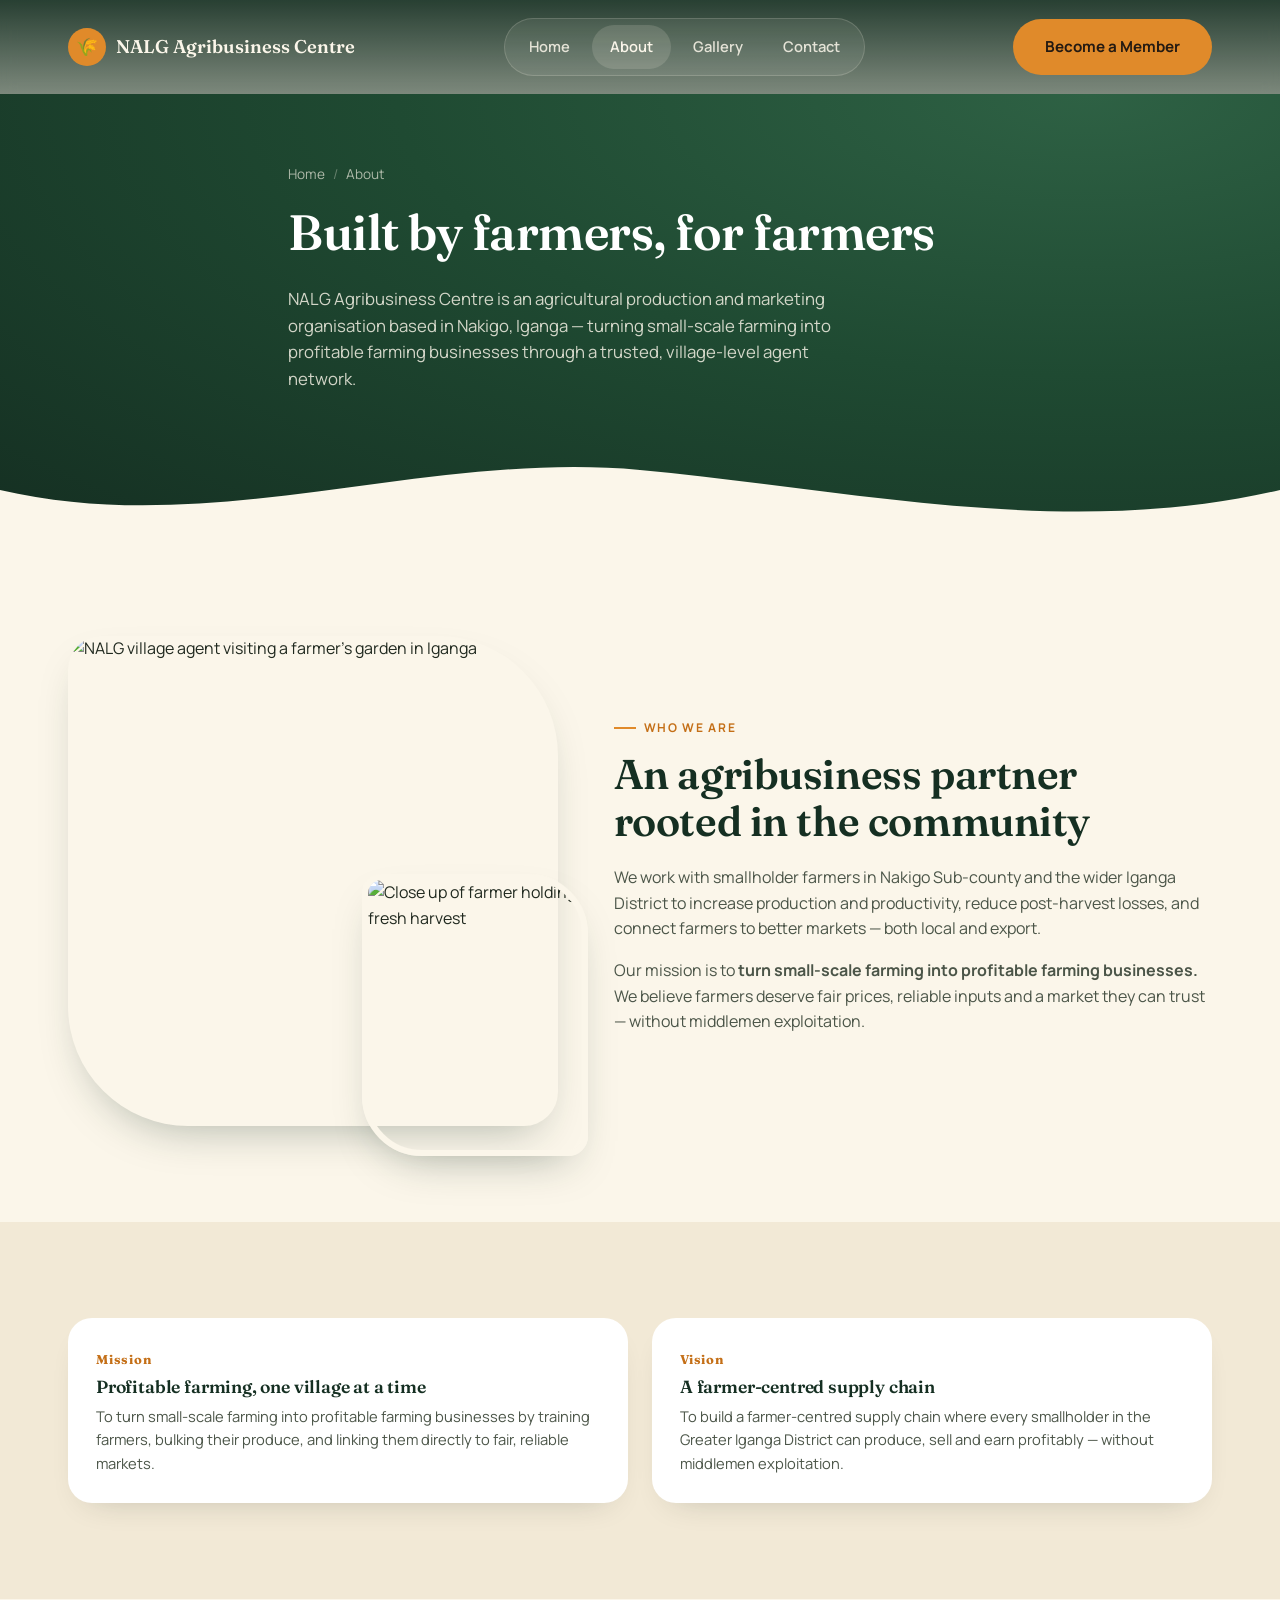
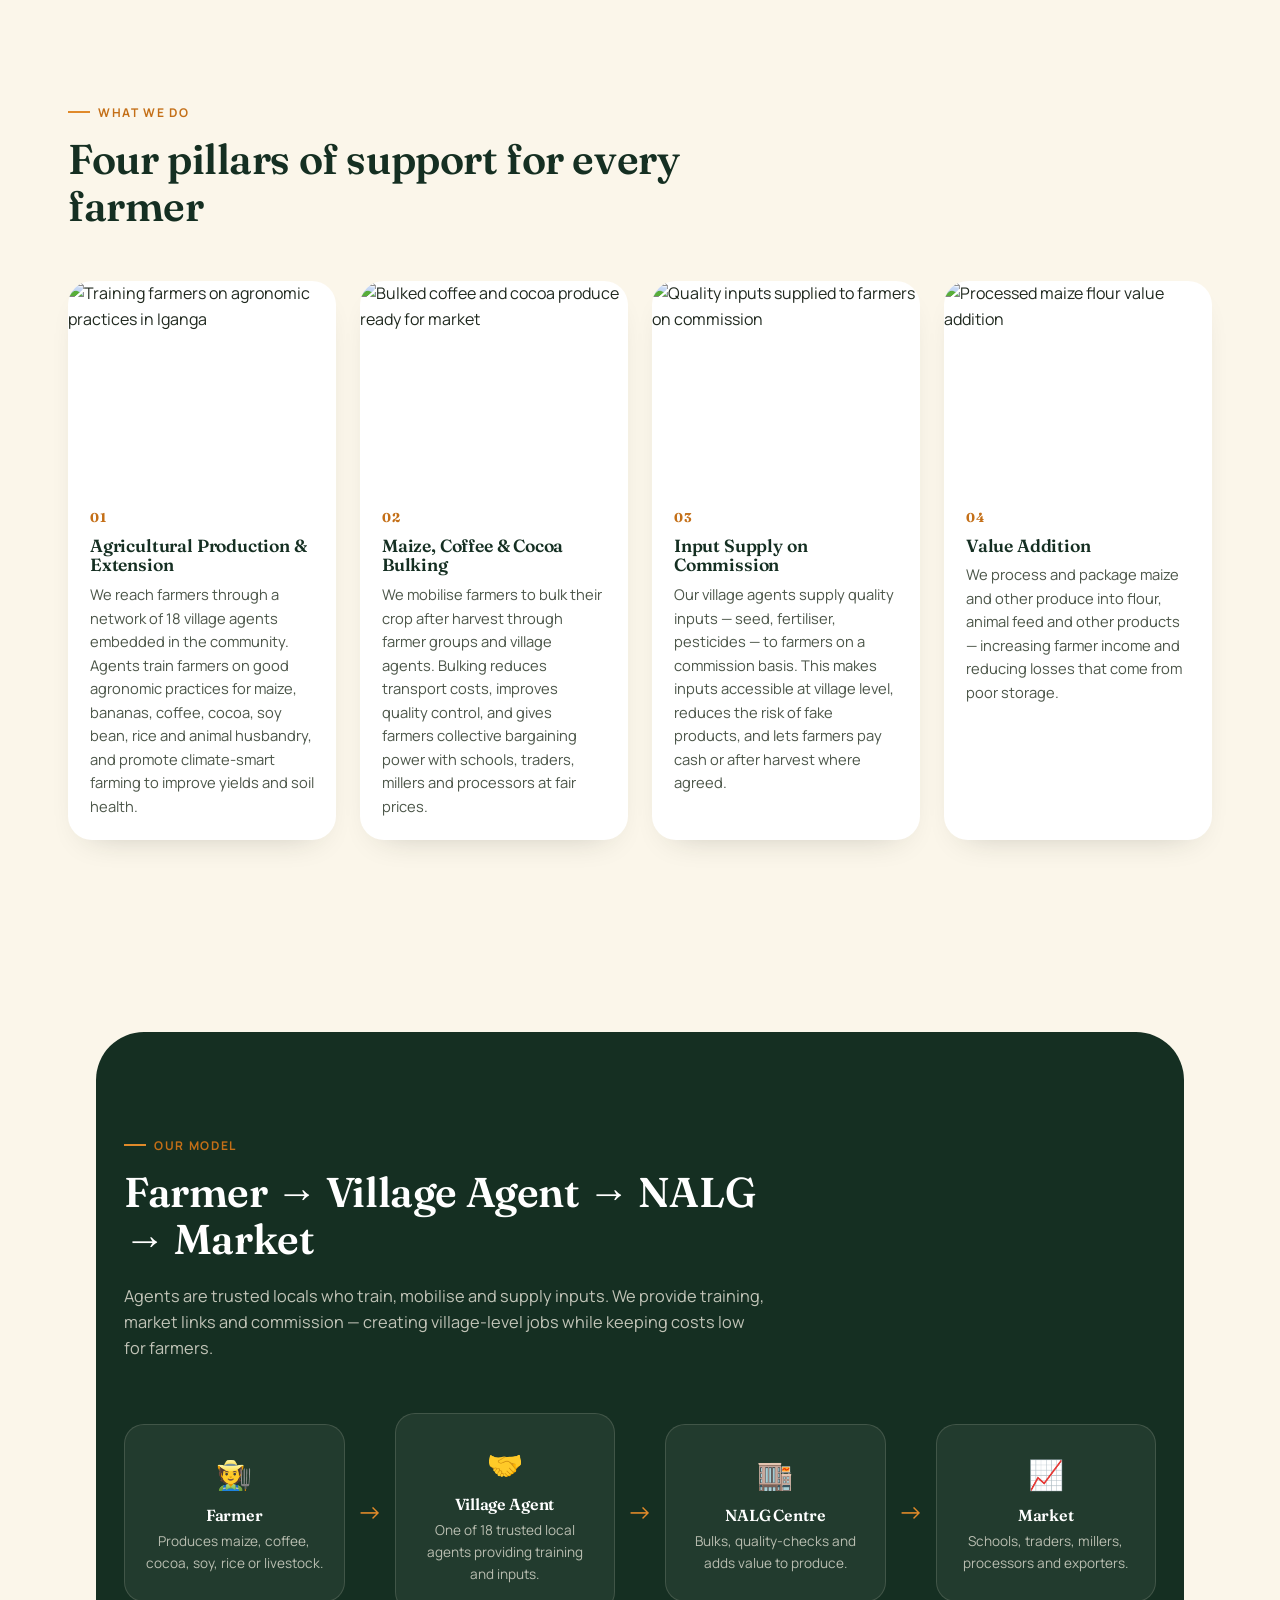
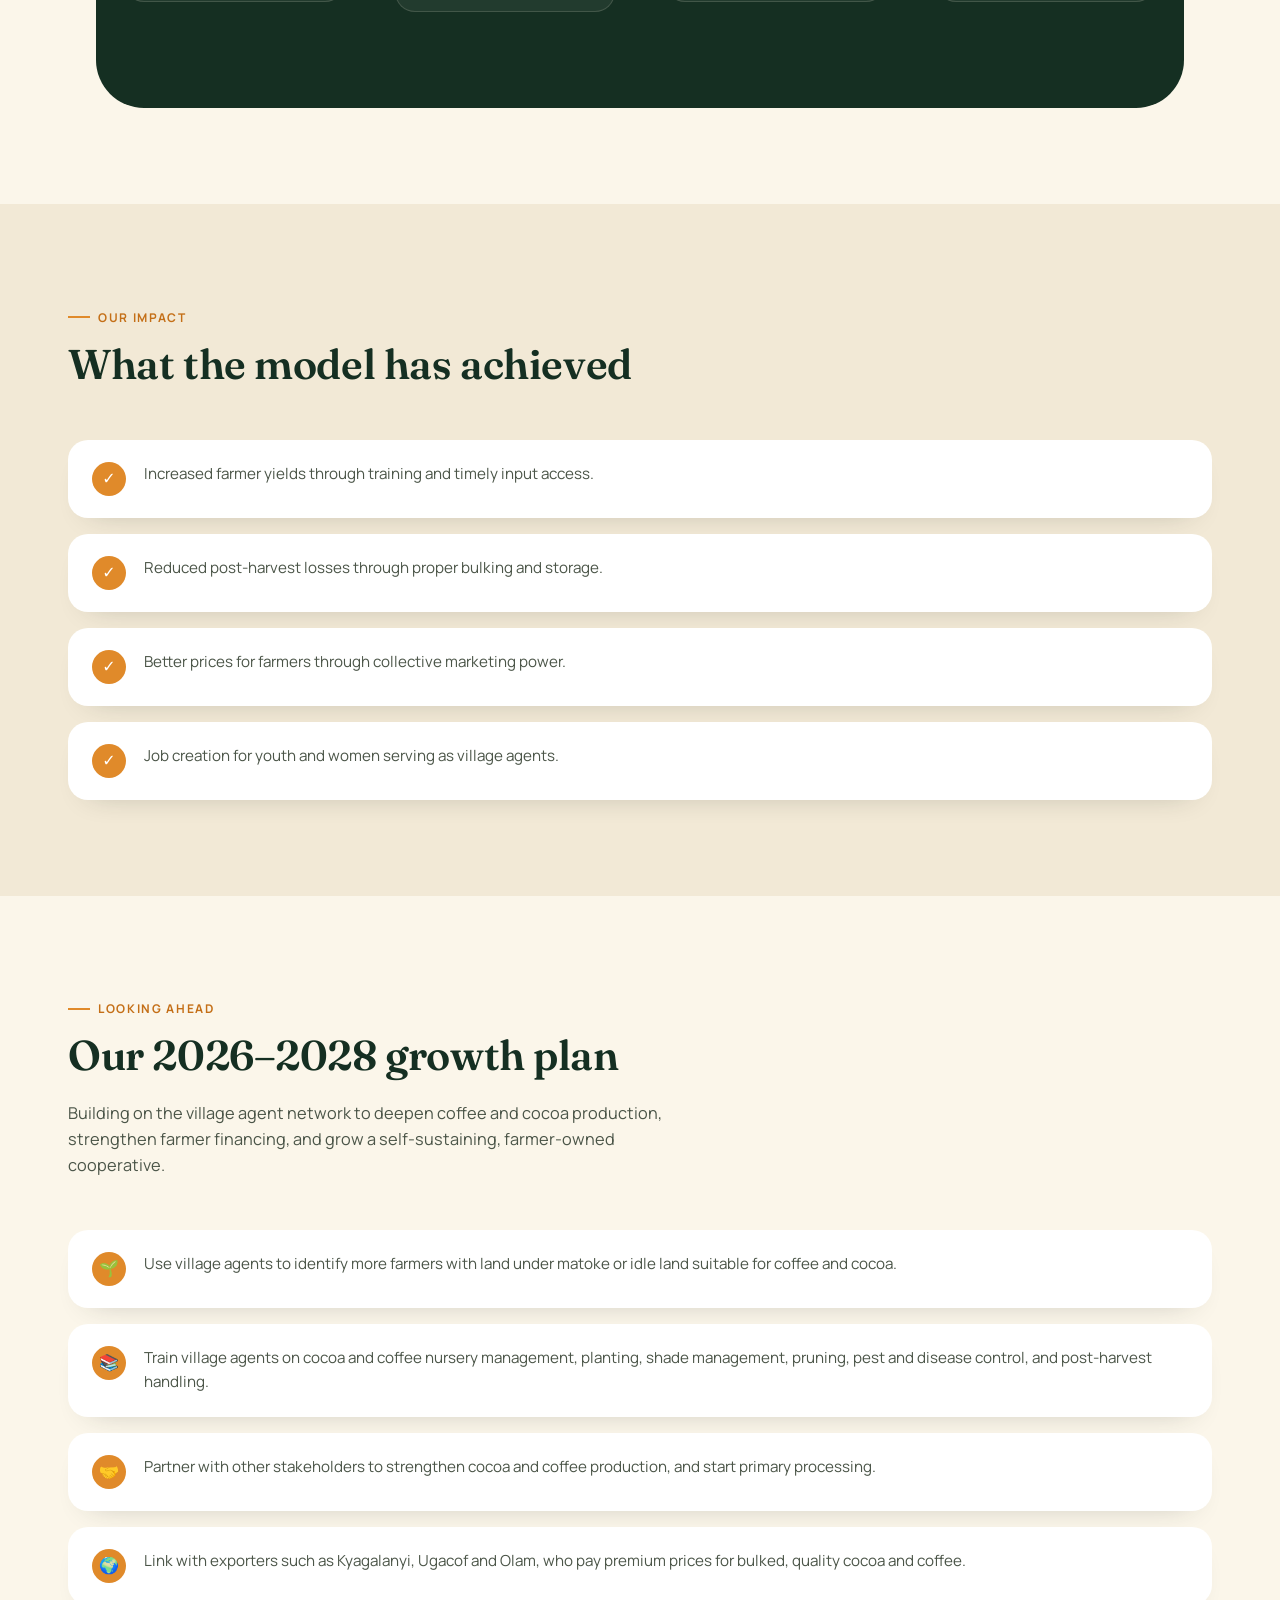
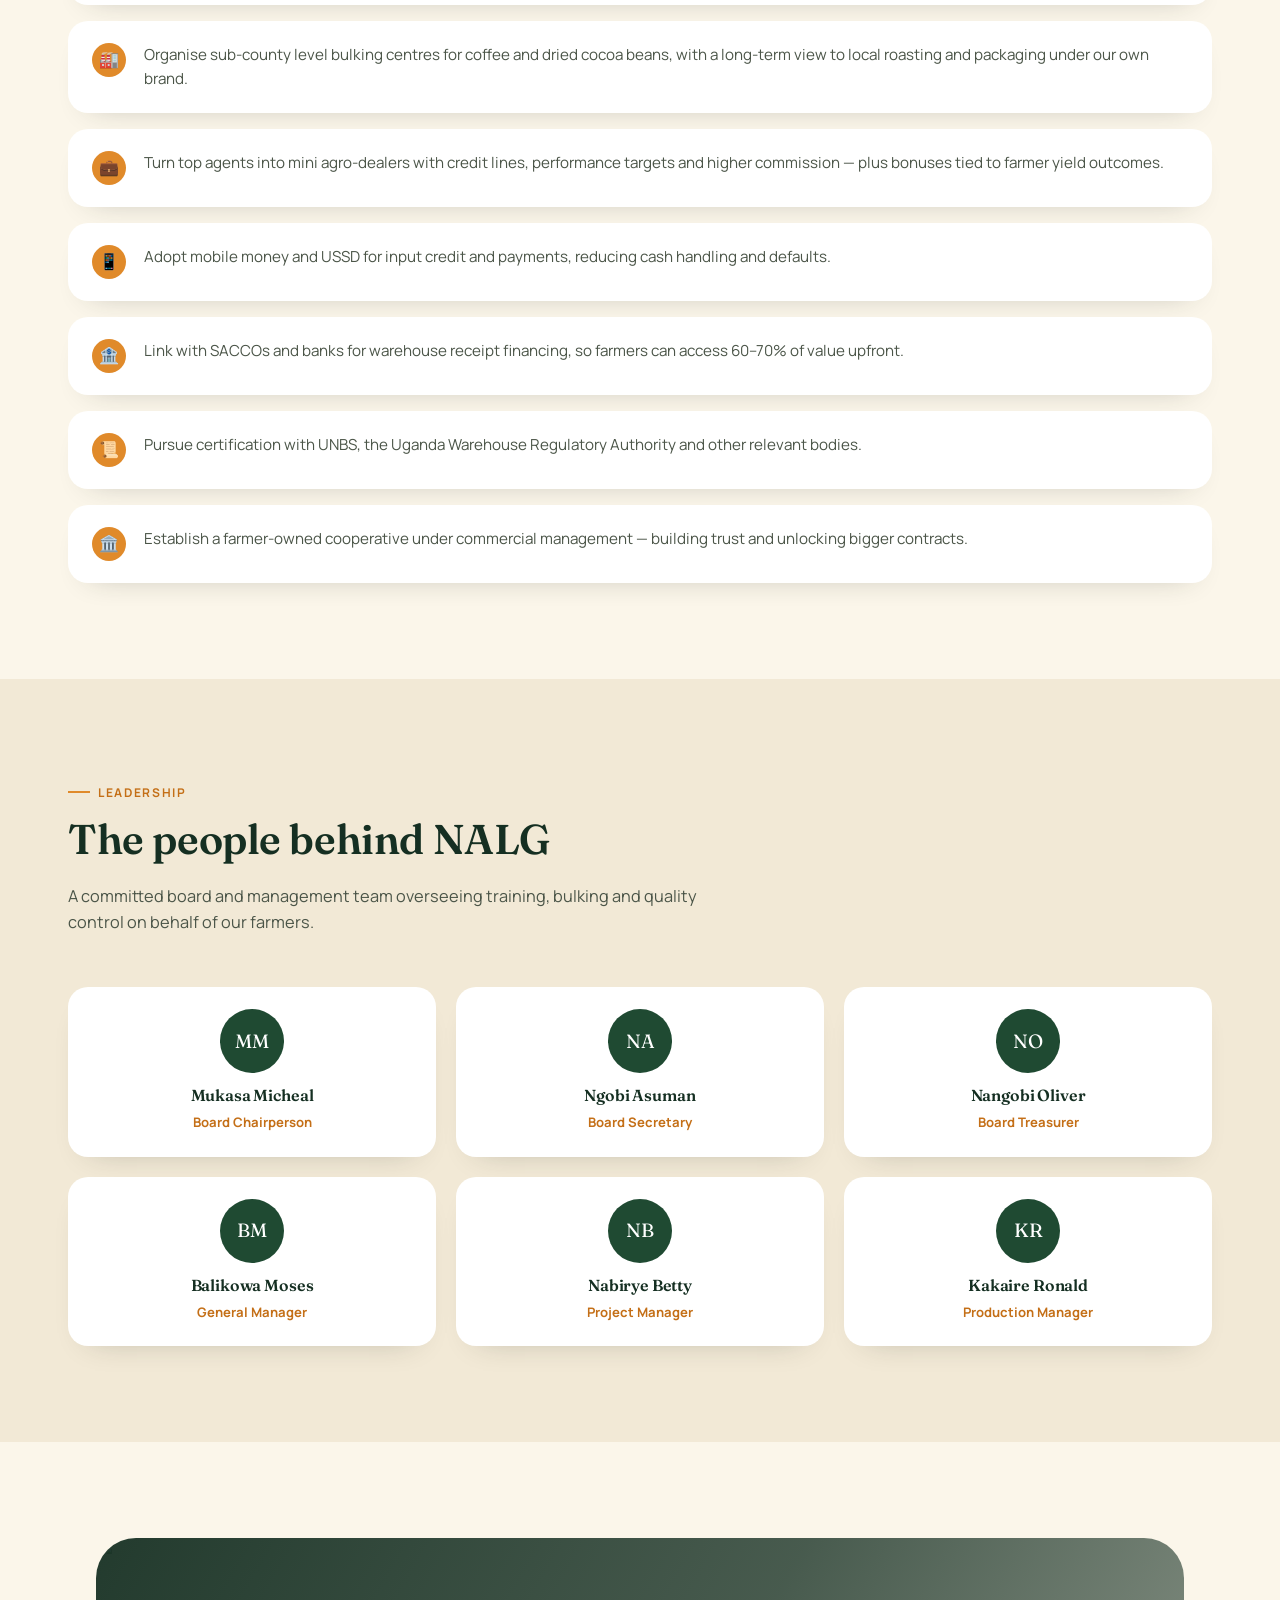
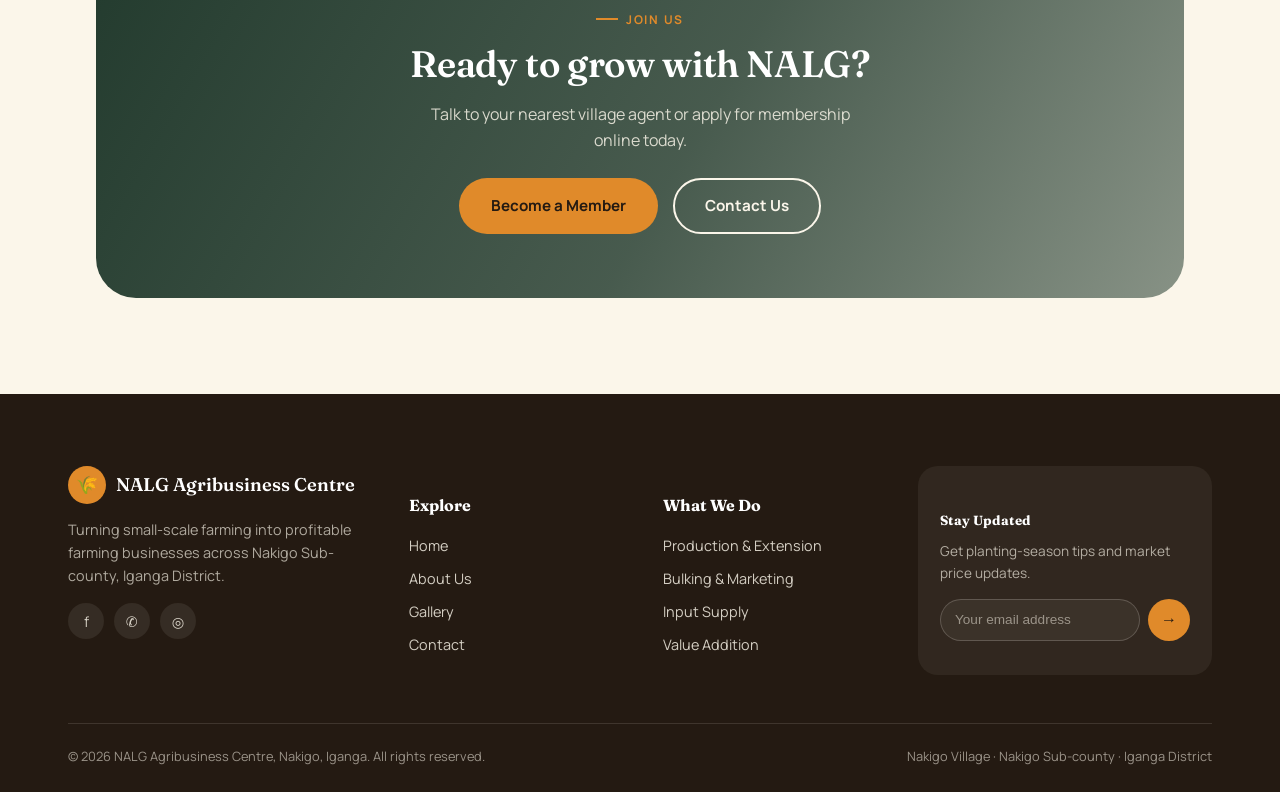
==== about.html @ 625d6cfa "nalg" ====
<!DOCTYPE html>
<html lang="en">
<head>
<meta charset="UTF-8">
<meta name="viewport" content="width=device-width, initial-scale=1.0">
<title>About Us | NALG Agribusiness Centre — Nakigo, Iganga</title>
<meta name="description" content="Learn about NALG Agribusiness Centre's village agent model, mission, impact and 2026-2028 growth plan supporting smallholder farmers in Nakigo, Iganga District, Uganda.">
<meta name="keywords" content="NALG Agribusiness Centre about, village agent model, Iganga farmer cooperative, coffee cocoa Uganda plan, agribusiness mission">
<link rel="canonical" href="https://nalgagribusiness.org/about.html">
<meta property="og:type" content="website">
<meta property="og:title" content="About NALG Agribusiness Centre">
<meta property="og:description" content="A farmer-centred supply chain built on the village agent model in Nakigo, Iganga District.">
<meta property="og:image" content="https://res.cloudinary.com/dupeojmpy/image/upload/v1783764057/IMG-20260525-WA0004_yduab9.jpg">
<link rel="icon" href="data:image/svg+xml,<svg xmlns=%22http://www.w3.org/2000/svg%22 viewBox=%220 0 100 100%22><text y=%22.9em%22 font-size=%2290%22>🌾</text></svg>">
<link rel="preconnect" href="https://fonts.googleapis.com">
<link rel="preconnect" href="https://fonts.gstatic.com" crossorigin>
<link href="https://fonts.googleapis.com/css2?family=Fraunces:opsz,wght@9..144,500;9..144,600;9..144,700&family=Manrope:wght@400;500;600;700;800&display=swap" rel="stylesheet">
<link rel="stylesheet" href="css/style.css">
</head>
<body>

<header class="site-header">
  <div class="container nav-wrap">
    <a href="index.html" class="brand"><span class="brand-mark">🌾</span> NALG Agribusiness Centre</a>
    <nav class="nav-pill" id="navPill">
      <a href="index.html">Home</a>
      <a href="about.html" class="active">About</a>
      <a href="index.html#gallery">Gallery</a>
      <a href="contact.html">Contact</a>
    </nav>
    <div class="nav-cta">
      <a href="index.html#membership" class="btn btn-primary">Become a Member</a>
      <button class="nav-toggle" id="navToggle" aria-label="Toggle menu"><span></span><span></span><span></span></button>
    </div>
  </div>
</header>

<section class="page-hero">
  <div class="container">
    <div class="crumb"><a href="index.html">Home</a><span class="sep">/</span><span>About</span></div>
    <h1>Built by farmers, for farmers</h1>
    <p>NALG Agribusiness Centre is an agricultural production and marketing organisation based in Nakigo, Iganga — turning small-scale farming into profitable farming businesses through a trusted, village-level agent network.</p>
  </div>
</section>
<div class="wave-divider">
  <svg viewBox="0 0 1440 90" preserveAspectRatio="none"><path d="M0,40 C240,90 480,0 720,20 C960,40 1200,90 1440,40 L1440,90 L0,90 Z" fill="#FBF6EA"></path></svg>
</div>

<!-- STORY -->
<section>
  <div class="container about-grid">
    <div class="about-media reveal">
      <img src="https://res.cloudinary.com/dupeojmpy/image/upload/v1783764057/IMG-20260525-WA0004_yduab9.jpg" alt="NALG village agent visiting a farmer's garden in Iganga">
      <img class="small" src="https://res.cloudinary.com/dupeojmpy/image/upload/v1783764057/IMG-20260525-WA0001_ky56fk.jpg" alt="Close up of farmer holding fresh harvest">
    </div>
    <div class="about-copy reveal">
      <div class="eyebrow">Who We Are</div>
      <h2>An agribusiness partner rooted in the community</h2>
      <p>We work with smallholder farmers in Nakigo Sub-county and the wider Iganga District to increase production and productivity, reduce post-harvest losses, and connect farmers to better markets — both local and export.</p>
      <p>Our mission is to <strong>turn small-scale farming into profitable farming businesses.</strong> We believe farmers deserve fair prices, reliable inputs and a market they can trust — without middlemen exploitation.</p>
    </div>
  </div>
</section>

<!-- MISSION / VISION -->
<section style="background:var(--cream-2)">
  <div class="container">
    <div class="cards-grid" style="grid-template-columns:1fr 1fr;">
      <div class="service-card reveal" style="padding:6px">
        <div class="body">
          <span class="num">Mission</span>
          <h3>Profitable farming, one village at a time</h3>
          <p>To turn small-scale farming into profitable farming businesses by training farmers, bulking their produce, and linking them directly to fair, reliable markets.</p>
        </div>
      </div>
      <div class="service-card reveal" style="padding:6px">
        <div class="body">
          <span class="num">Vision</span>
          <h3>A farmer-centred supply chain</h3>
          <p>To build a farmer-centred supply chain where every smallholder in the Greater Iganga District can produce, sell and earn profitably — without middlemen exploitation.</p>
        </div>
      </div>
    </div>
  </div>
</section>

<!-- WHAT WE DO DETAIL -->
<section id="what-we-do">
  <div class="container">
    <div class="section-head reveal">
      <div class="eyebrow">What We Do</div>
      <h2>Four pillars of support for every farmer</h2>
    </div>
    <div class="cards-grid">
      <div class="service-card reveal">
        <img src="https://res.cloudinary.com/dupeojmpy/image/upload/v1783764057/IMG-20260525-WA0002_ecdvlx.jpg" alt="Training farmers on agronomic practices in Iganga">
        <div class="body">
          <span class="num">01</span>
          <h3>Agricultural Production &amp; Extension</h3>
          <p>We reach farmers through a network of 18 village agents embedded in the community. Agents train farmers on good agronomic practices for maize, bananas, coffee, cocoa, soy bean, rice and animal husbandry, and promote climate-smart farming to improve yields and soil health.</p>
        </div>
      </div>
      <div class="service-card reveal">
        <img src="https://res.cloudinary.com/dupeojmpy/image/upload/v1783764056/IMG-20260525-WA0018_vpy1cm.jpg" alt="Bulked coffee and cocoa produce ready for market">
        <div class="body">
          <span class="num">02</span>
          <h3>Maize, Coffee &amp; Cocoa Bulking</h3>
          <p>We mobilise farmers to bulk their crop after harvest through farmer groups and village agents. Bulking reduces transport costs, improves quality control, and gives farmers collective bargaining power with schools, traders, millers and processors at fair prices.</p>
        </div>
      </div>
      <div class="service-card reveal">
        <img src="https://res.cloudinary.com/dupeojmpy/image/upload/v1783764056/IMG-20260525-WA0000_smetlf.jpg" alt="Quality inputs supplied to farmers on commission">
        <div class="body">
          <span class="num">03</span>
          <h3>Input Supply on Commission</h3>
          <p>Our village agents supply quality inputs — seed, fertiliser, pesticides — to farmers on a commission basis. This makes inputs accessible at village level, reduces the risk of fake products, and lets farmers pay cash or after harvest where agreed.</p>
        </div>
      </div>
      <div class="service-card reveal">
        <img src="https://res.cloudinary.com/dupeojmpy/image/upload/v1783764058/IMG-20260525-WA0023_skzpd4.jpg" alt="Processed maize flour value addition">
        <div class="body">
          <span class="num">04</span>
          <h3>Value Addition</h3>
          <p>We process and package maize and other produce into flour, animal feed and other products — increasing farmer income and reducing losses that come from poor storage.</p>
        </div>
      </div>
    </div>
  </div>
</section>

<!-- MODEL -->
<section>
  <div class="container">
    <div class="model-section reveal">
      <div class="container">
        <div class="section-head">
          <div class="eyebrow">Our Model</div>
          <h2>Farmer → Village Agent → NALG → Market</h2>
          <p>Agents are trusted locals who train, mobilise and supply inputs. We provide training, market links and commission — creating village-level jobs while keeping costs low for farmers.</p>
        </div>
        <div class="flow">
          <div class="flow-step"><div class="icon">🧑‍🌾</div><h4>Farmer</h4><p>Produces maize, coffee, cocoa, soy, rice or livestock.</p></div>
          <div class="flow-arrow">→</div>
          <div class="flow-step"><div class="icon">🤝</div><h4>Village Agent</h4><p>One of 18 trusted local agents providing training and inputs.</p></div>
          <div class="flow-arrow">→</div>
          <div class="flow-step"><div class="icon">🏬</div><h4>NALG Centre</h4><p>Bulks, quality-checks and adds value to produce.</p></div>
          <div class="flow-arrow">→</div>
          <div class="flow-step"><div class="icon">📈</div><h4>Market</h4><p>Schools, traders, millers, processors and exporters.</p></div>
        </div>
      </div>
    </div>
  </div>
</section>

<!-- IMPACT -->
<section style="background:var(--cream-2)">
  <div class="container">
    <div class="section-head reveal">
      <div class="eyebrow">Our Impact</div>
      <h2>What the model has achieved</h2>
    </div>
    <div class="timeline reveal">
      <div class="timeline-item"><div class="dot">✓</div><p>Increased farmer yields through training and timely input access.</p></div>
      <div class="timeline-item"><div class="dot">✓</div><p>Reduced post-harvest losses through proper bulking and storage.</p></div>
      <div class="timeline-item"><div class="dot">✓</div><p>Better prices for farmers through collective marketing power.</p></div>
      <div class="timeline-item"><div class="dot">✓</div><p>Job creation for youth and women serving as village agents.</p></div>
    </div>
  </div>
</section>

<!-- FUTURE PLAN -->
<section>
  <div class="container">
    <div class="section-head reveal">
      <div class="eyebrow">Looking Ahead</div>
      <h2>Our 2026–2028 growth plan</h2>
      <p>Building on the village agent network to deepen coffee and cocoa production, strengthen farmer financing, and grow a self-sustaining, farmer-owned cooperative.</p>
    </div>
    <div class="timeline reveal">
      <div class="timeline-item"><div class="dot">🌱</div><p>Use village agents to identify more farmers with land under matoke or idle land suitable for coffee and cocoa.</p></div>
      <div class="timeline-item"><div class="dot">📚</div><p>Train village agents on cocoa and coffee nursery management, planting, shade management, pruning, pest and disease control, and post-harvest handling.</p></div>
      <div class="timeline-item"><div class="dot">🤝</div><p>Partner with other stakeholders to strengthen cocoa and coffee production, and start primary processing.</p></div>
      <div class="timeline-item"><div class="dot">🌍</div><p>Link with exporters such as Kyagalanyi, Ugacof and Olam, who pay premium prices for bulked, quality cocoa and coffee.</p></div>
      <div class="timeline-item"><div class="dot">🏭</div><p>Organise sub-county level bulking centres for coffee and dried cocoa beans, with a long-term view to local roasting and packaging under our own brand.</p></div>
      <div class="timeline-item"><div class="dot">💼</div><p>Turn top agents into mini agro-dealers with credit lines, performance targets and higher commission — plus bonuses tied to farmer yield outcomes.</p></div>
      <div class="timeline-item"><div class="dot">📱</div><p>Adopt mobile money and USSD for input credit and payments, reducing cash handling and defaults.</p></div>
      <div class="timeline-item"><div class="dot">🏦</div><p>Link with SACCOs and banks for warehouse receipt financing, so farmers can access 60–70% of value upfront.</p></div>
      <div class="timeline-item"><div class="dot">📜</div><p>Pursue certification with UNBS, the Uganda Warehouse Regulatory Authority and other relevant bodies.</p></div>
      <div class="timeline-item"><div class="dot">🏛️</div><p>Establish a farmer-owned cooperative under commercial management — building trust and unlocking bigger contracts.</p></div>
    </div>
  </div>
</section>

<!-- LEADERSHIP -->
<section style="background:var(--cream-2)">
  <div class="container">
    <div class="section-head reveal">
      <div class="eyebrow">Leadership</div>
      <h2>The people behind NALG</h2>
      <p>A committed board and management team overseeing training, bulking and quality control on behalf of our farmers.</p>
    </div>
    <div class="team-grid reveal">
      <div class="team-card">
        <div class="avatar">MM</div>
        <h4>Mukasa Micheal</h4>
        <span>Board Chairperson</span>
      </div>
      <div class="team-card">
        <div class="avatar">NA</div>
        <h4>Ngobi Asuman</h4>
        <span>Board Secretary</span>
      </div>
      <div class="team-card">
        <div class="avatar">NO</div>
        <h4>Nangobi Oliver</h4>
        <span>Board Treasurer</span>
      </div>
      <div class="team-card">
        <div class="avatar">BM</div>
        <h4>Balikowa Moses</h4>
        <span>General Manager</span>
      </div>
      <div class="team-card">
        <div class="avatar">NB</div>
        <h4>Nabirye Betty</h4>
        <span>Project Manager</span>
      </div>
      <div class="team-card">
        <div class="avatar">KR</div>
        <h4>Kakaire Ronald</h4>
        <span>Production Manager</span>
      </div>
    </div>
  </div>
</section>

<!-- MEMBERSHIP MINI CTA -->
<section>
  <div class="container">
    <div class="cta-banner reveal">
      <img class="bg" src="https://res.cloudinary.com/dupeojmpy/image/upload/v1783764057/IMG-20260525-WA0020_rvahgv.jpg" alt="Farmer walking through green fields in Iganga">
      <div class="overlay"></div>
      <div class="content" style="grid-template-columns:1fr;text-align:center;padding:64px 40px;">
        <div>
          <div class="eyebrow" style="color:var(--orange);justify-content:center;">Join Us</div>
          <h2>Ready to grow with NALG?</h2>
          <p style="margin:0 auto 24px;">Talk to your nearest village agent or apply for membership online today.</p>
          <a href="index.html#membership" class="btn btn-primary">Become a Member</a>
          <a href="contact.html" class="btn btn-outline" style="margin-left:12px;">Contact Us</a>
        </div>
      </div>
    </div>
  </div>
</section>

<footer class="site-footer">
  <div class="container">
    <div class="footer-grid">
      <div class="footer-brand">
        <a href="index.html" class="brand"><span class="brand-mark">🌾</span> NALG Agribusiness Centre</a>
        <p>Turning small-scale farming into profitable farming businesses across Nakigo Sub-county, Iganga District.</p>
        <div class="socials" style="margin-top:16px;">
          <a href="#" aria-label="Facebook">f</a>
          <a href="#" aria-label="WhatsApp">✆</a>
          <a href="#" aria-label="Instagram">◎</a>
        </div>
      </div>
      <div class="footer-col">
        <h5>Explore</h5>
        <ul>
          <li><a href="index.html">Home</a></li>
          <li><a href="about.html">About Us</a></li>
          <li><a href="index.html#gallery">Gallery</a></li>
          <li><a href="contact.html">Contact</a></li>
        </ul>
      </div>
      <div class="footer-col">
        <h5>What We Do</h5>
        <ul>
          <li><a href="about.html#what-we-do">Production &amp; Extension</a></li>
          <li><a href="about.html#what-we-do">Bulking &amp; Marketing</a></li>
          <li><a href="about.html#what-we-do">Input Supply</a></li>
          <li><a href="about.html#what-we-do">Value Addition</a></li>
        </ul>
      </div>
      <div class="footer-newsletter">
        <h5>Stay Updated</h5>
        <p style="font-size:.85rem;color:rgba(251,246,234,.65)">Get planting-season tips and market price updates.</p>
        <form>
          <input type="email" placeholder="Your email address" required>
          <button type="submit" aria-label="Subscribe">→</button>
        </form>
        <p class="nl-note" style="font-size:.78rem;margin-top:10px;color:rgba(251,246,234,.55)"></p>
      </div>
    </div>
    <div class="footer-bottom">
      <span>© 2026 NALG Agribusiness Centre, Nakigo, Iganga. All rights reserved.</span>
      <span>Nakigo Village · Nakigo Sub-county · Iganga District</span>
    </div>
  </div>
</footer>

<script src="js/script.js"></script>
</body>
</html>
---- css/style.css ----
/* ==========================================================================
   NALG Agribusiness Centre — Stylesheet
   Palette: forest green / warm cream / clay orange / deep soil brown
   ========================================================================== */

:root{
  --forest-dark:#152F22;
  --forest:#1F4A32;
  --forest-light:#2E6144;
  --cream:#FBF6EA;
  --cream-2:#F2E9D6;
  --orange:#E08A2A;
  --orange-dark:#C46F17;
  --soil:#241A12;
  --soil-2:#33261A;
  --text:#20291F;
  --text-soft:#4B5548;
  --text-invert:#FBF6EA;
  --radius-blob:63% 37% 54% 46% / 46% 45% 55% 54%;
  --shadow:0 20px 45px -20px rgba(21,47,34,0.35);
  --maxw:1200px;
}

*,*::before,*::after{box-sizing:border-box;}
html{scroll-behavior:smooth;}
body{
  margin:0;
  font-family:'Manrope',system-ui,-apple-system,sans-serif;
  color:var(--text);
  background:var(--cream);
  line-height:1.6;
  -webkit-font-smoothing:antialiased;
}
img{max-width:100%;display:block;}
a{color:inherit;text-decoration:none;}
ul{margin:0;padding:0;list-style:none;}
h1,h2,h3,h4{
  font-family:'Fraunces',Georgia,serif;
  font-weight:600;
  line-height:1.12;
  margin:0 0 .5em;
  letter-spacing:-0.01em;
}
p{margin:0 0 1em;}
.container{max-width:var(--maxw);margin:0 auto;padding:0 28px;}
.eyebrow{
  display:inline-flex;align-items:center;gap:8px;
  font-family:'Manrope',sans-serif;font-weight:700;font-size:.75rem;
  letter-spacing:.14em;text-transform:uppercase;color:var(--orange-dark);
  margin-bottom:14px;
}
.eyebrow::before{content:"";width:22px;height:2px;background:var(--orange);display:inline-block;}
section{padding:96px 0;}
.section-tight{padding:64px 0;}
.btn{
  display:inline-flex;align-items:center;justify-content:center;gap:8px;
  padding:14px 30px;border-radius:100px;font-weight:700;font-size:.95rem;
  cursor:pointer;border:2px solid transparent;transition:transform .25s ease,box-shadow .25s ease,background .25s ease,color .25s ease;
}
.btn-primary{background:var(--orange);color:var(--soil);}
.btn-primary:hover{background:var(--orange-dark);transform:translateY(-2px);box-shadow:0 12px 24px -10px rgba(224,138,42,.55);}
.btn-outline{background:transparent;border-color:currentColor;color:inherit;}
.btn-outline:hover{background:rgba(255,255,255,.12);transform:translateY(-2px);}
.btn-outline-dark{background:transparent;border-color:var(--forest);color:var(--forest);}
.btn-outline-dark:hover{background:var(--forest);color:var(--cream);}

/* ---------- Header / Nav ---------- */
.site-header{
  position:sticky;top:0;z-index:100;
  padding:18px 0;
  background:linear-gradient(to bottom, rgba(21,47,34,.92), rgba(21,47,34,.55));
  backdrop-filter:blur(8px);
}
.nav-wrap{
  display:flex;align-items:center;justify-content:space-between;gap:20px;
}
.brand{
  display:flex;align-items:center;gap:10px;
  font-family:'Fraunces',serif;font-weight:600;font-size:1.15rem;color:var(--text-invert);
}
.brand .brand-mark{
  width:38px;height:38px;border-radius:50%;
  background:var(--orange);display:flex;align-items:center;justify-content:center;
  font-size:1.1rem;flex-shrink:0;
}
.nav-pill{
  display:flex;align-items:center;gap:4px;
  background:rgba(251,246,234,.08);
  border:1px solid rgba(251,246,234,.16);
  padding:6px;border-radius:100px;
}
.nav-pill a{
  padding:10px 18px;border-radius:100px;color:var(--text-invert);
  font-size:.92rem;font-weight:600;opacity:.85;transition:all .2s ease;
  white-space:nowrap;
}
.nav-pill a:hover,.nav-pill a.active{opacity:1;background:rgba(251,246,234,.14);}
.nav-cta{display:flex;align-items:center;gap:14px;}
.nav-toggle{
  display:none;background:none;border:none;cursor:pointer;padding:8px;
}
.nav-toggle span{display:block;width:24px;height:2px;background:var(--text-invert);margin:5px 0;border-radius:2px;}

/* ---------- Hero ---------- */
.hero{
  position:relative;
  background:radial-gradient(120% 140% at 15% 0%, var(--forest-light) 0%, var(--forest) 45%, var(--forest-dark) 100%);
  color:var(--text-invert);
  padding-top:60px;padding-bottom:140px;
  overflow:hidden;
}
.hero-grid{
  display:grid;grid-template-columns:1.1fr .9fr;gap:48px;align-items:center;
}
.hero h1{font-size:clamp(2.4rem,5vw,3.6rem);color:#fff;}
.hero h1 em{font-style:normal;color:var(--orange);}
.hero p.lead{font-size:1.08rem;color:rgba(251,246,234,.85);max-width:46ch;margin-bottom:32px;}
.hero-actions{display:flex;gap:16px;flex-wrap:wrap;}
.hero-stats{
  display:flex;gap:32px;margin-top:48px;flex-wrap:wrap;
}
.hero-stats div strong{display:block;font-family:'Fraunces',serif;font-size:1.7rem;color:var(--orange);}
.hero-stats div span{font-size:.82rem;color:rgba(251,246,234,.7);}
.hero-media{position:relative;}
.hero-media img{
  border-radius:var(--radius-blob);
  width:100%;aspect-ratio:4/5;object-fit:cover;
  box-shadow:var(--shadow);
}
.hero-media .float-card{
  position:absolute;bottom:-24px;left:-24px;
  background:var(--cream);color:var(--text);
  padding:16px 20px;border-radius:20px;box-shadow:var(--shadow);
  max-width:220px;font-size:.85rem;
}
.hero-media .float-card strong{color:var(--forest);display:block;font-family:'Fraunces',serif;font-size:1rem;margin-bottom:2px;}
.wave-divider{
  position:relative;margin-top:-90px;line-height:0;
}
.wave-divider svg{width:100%;height:90px;display:block;}

/* ---------- Section: Who we are ---------- */
.about-grid{
  display:grid;grid-template-columns:.9fr 1.1fr;gap:56px;align-items:center;
}
.about-media{position:relative;}
.about-media img{
  border-radius:34px 120px 34px 120px;
  width:100%;aspect-ratio:1/1;object-fit:cover;box-shadow:var(--shadow);
}
.about-media img.small{
  position:absolute;width:46%;aspect-ratio:4/5;
  bottom:-30px;right:-30px;border:6px solid var(--cream);
  border-radius:20px 60px 20px 60px;
}
.about-copy h2{font-size:clamp(1.8rem,3.4vw,2.6rem);color:var(--forest-dark);}
.about-copy p{color:var(--text-soft);}

/* ---------- Service cards ---------- */
.section-head{max-width:640px;margin-bottom:52px;}
.section-head h2{font-size:clamp(1.8rem,3.4vw,2.6rem);color:var(--forest-dark);}
.section-head p{color:var(--text-soft);font-size:1.02rem;}
.cards-grid{
  display:grid;grid-template-columns:repeat(4,1fr);gap:24px;
}
.service-card{
  background:#fff;border-radius:24px;overflow:hidden;
  box-shadow:0 14px 34px -22px rgba(32,41,31,.3);
  transition:transform .3s ease,box-shadow .3s ease;
}
.service-card:hover{transform:translateY(-6px);box-shadow:0 22px 40px -20px rgba(32,41,31,.35);}
.service-card img{width:100%;aspect-ratio:4/3;object-fit:cover;}
.service-card .body{padding:22px;}
.service-card .num{
  display:inline-block;font-family:'Fraunces',serif;font-size:.8rem;color:var(--orange-dark);
  font-weight:700;margin-bottom:8px;letter-spacing:.06em;
}
.service-card h3{font-size:1.1rem;color:var(--forest-dark);margin-bottom:8px;}
.service-card p{font-size:.92rem;color:var(--text-soft);margin-bottom:0;}

/* ---------- Model flow ---------- */
.model-section{background:var(--forest-dark);color:var(--text-invert);border-radius:48px;margin:0 28px;}
.model-section .container{padding:96px 28px;}
.model-section .section-head h2{color:#fff;}
.model-section .section-head p{color:rgba(251,246,234,.75);}
.flow{
  display:flex;align-items:center;justify-content:space-between;gap:12px;flex-wrap:wrap;
}
.flow-step{
  flex:1;min-width:160px;background:rgba(251,246,234,.06);
  border:1px solid rgba(251,246,234,.14);border-radius:20px;padding:26px 20px;text-align:center;
}
.flow-step .icon{font-size:1.8rem;margin-bottom:10px;}
.flow-step h4{color:#fff;font-size:1rem;margin-bottom:6px;}
.flow-step p{color:rgba(251,246,234,.7);font-size:.85rem;margin:0;}
.flow-arrow{color:var(--orange);font-size:1.6rem;flex-shrink:0;}

/* ---------- Impact stats ---------- */
.stats-strip{
  display:grid;grid-template-columns:repeat(4,1fr);gap:24px;text-align:center;
}
.stat-box{padding:28px 16px;background:var(--cream-2);border-radius:22px;}
.stat-box strong{display:block;font-family:'Fraunces',serif;color:var(--forest-dark);font-size:2.1rem;}
.stat-box span{font-size:.85rem;color:var(--text-soft);}

/* ---------- Gallery ---------- */
.gallery-strip{
  display:flex;gap:18px;overflow-x:auto;padding:8px 0 28px;
  scroll-snap-type:x mandatory;-webkit-overflow-scrolling:touch;
}
.gallery-strip::-webkit-scrollbar{height:8px;}
.gallery-strip::-webkit-scrollbar-thumb{background:var(--forest-light);border-radius:8px;}
.gallery-strip img{
  scroll-snap-align:start;flex:0 0 auto;width:280px;height:210px;object-fit:cover;
  border-radius:20px;box-shadow:0 12px 24px -14px rgba(21,47,34,.4);
  transition:transform .3s ease;
}
.gallery-strip img:hover{transform:scale(1.03);}
.gallery-hint{font-size:.85rem;color:var(--text-soft);display:flex;align-items:center;gap:8px;}

/* ---------- Membership / CTA banner ---------- */
.cta-banner{
  position:relative;border-radius:40px;overflow:hidden;margin:0 28px;
  color:var(--text-invert);
}
.cta-banner .bg{
  position:absolute;inset:0;object-fit:cover;width:100%;height:100%;
}
.cta-banner .overlay{
  position:absolute;inset:0;
  background:linear-gradient(120deg, rgba(21,47,34,.94) 0%, rgba(21,47,34,.78) 55%, rgba(21,47,34,.5) 100%);
}
.cta-banner .content{position:relative;padding:80px 40px;display:grid;grid-template-columns:1fr 1fr;gap:48px;align-items:start;}
.cta-banner h2{color:#fff;font-size:clamp(1.7rem,3.2vw,2.3rem);}
.cta-banner p{color:rgba(251,246,234,.82);max-width:42ch;}
.member-list{margin-top:20px;}
.member-list li{
  display:flex;gap:10px;margin-bottom:10px;font-size:.92rem;color:rgba(251,246,234,.85);
}
.member-list li::before{content:"✓";color:var(--orange);font-weight:700;}

/* ---------- Forms ---------- */
.form-card{
  background:var(--cream);color:var(--text);
  border-radius:28px;padding:32px;box-shadow:var(--shadow);
}
.form-card h3{color:var(--forest-dark);font-size:1.3rem;}
.form-row{display:grid;grid-template-columns:1fr 1fr;gap:14px;}
.form-field{margin-bottom:14px;}
.form-field label{display:block;font-size:.82rem;font-weight:700;margin-bottom:6px;color:var(--forest-dark);}
.form-field input,.form-field select,.form-field textarea{
  width:100%;padding:12px 14px;border-radius:12px;border:1.5px solid #DCD3BC;
  background:#fff;font-family:inherit;font-size:.95rem;color:var(--text);
  transition:border-color .2s ease;
}
.form-field input:focus,.form-field select:focus,.form-field textarea:focus{
  outline:none;border-color:var(--orange);
}
.form-field textarea{resize:vertical;min-height:100px;}
.form-note{font-size:.78rem;color:var(--text-soft);margin-top:6px;}
.form-success{display:none;padding:14px 16px;background:#EAF4EA;border:1px solid #B9DDB9;border-radius:12px;color:#245E24;font-size:.9rem;margin-top:14px;}
.form-error{display:none;padding:14px 16px;background:#FBEAEA;border:1px solid #E3B4B4;border-radius:12px;color:#7A2323;font-size:.9rem;margin-top:14px;}

/* ---------- Contact info cards (contact page) ---------- */
.contact-grid{display:grid;grid-template-columns:1fr 1fr;gap:48px;align-items:start;}
.info-cards{display:grid;gap:18px;}
.info-card{
  background:#fff;border-radius:20px;padding:22px 24px;display:flex;gap:16px;align-items:flex-start;
  box-shadow:0 14px 30px -22px rgba(32,41,31,.3);
}
.info-card .ic{
  width:44px;height:44px;border-radius:50%;background:var(--cream-2);
  display:flex;align-items:center;justify-content:center;flex-shrink:0;font-size:1.2rem;
}
.info-card h4{margin:0 0 4px;font-size:1rem;color:var(--forest-dark);}
.info-card p{margin:0;font-size:.9rem;color:var(--text-soft);}
.map-wrap{border-radius:24px;overflow:hidden;box-shadow:var(--shadow);margin-top:24px;}
.map-wrap iframe{width:100%;height:280px;border:0;display:block;}

/* ---------- Timeline (future plan) ---------- */
.timeline{display:grid;gap:16px;}
.timeline-item{
  display:flex;gap:18px;background:#fff;border-radius:20px;padding:22px 24px;
  box-shadow:0 14px 30px -22px rgba(32,41,31,.3);
}
.timeline-item .dot{
  width:34px;height:34px;border-radius:50%;background:var(--orange);
  color:#fff;display:flex;align-items:center;justify-content:center;flex-shrink:0;font-size:1rem;
}
.timeline-item p{margin:0;color:var(--text-soft);font-size:.95rem;}

/* ---------- Team ---------- */
.team-grid{display:grid;grid-template-columns:repeat(3,1fr);gap:20px;}
.team-card{background:#fff;border-radius:20px;padding:22px;text-align:center;box-shadow:0 14px 30px -22px rgba(32,41,31,.3);}
.team-card .avatar{
  width:64px;height:64px;border-radius:50%;background:var(--forest);color:#fff;
  display:flex;align-items:center;justify-content:center;margin:0 auto 14px;
  font-family:'Fraunces',serif;font-size:1.2rem;
}
.team-card h4{margin:0 0 4px;color:var(--forest-dark);font-size:1rem;}
.team-card span{font-size:.82rem;color:var(--orange-dark);font-weight:700;}

/* ---------- Two column page-hero (about/contact) ---------- */
.page-hero{
  background:radial-gradient(120% 140% at 85% 0%, var(--forest-light) 0%, var(--forest) 45%, var(--forest-dark) 100%);
  color:var(--text-invert);padding:70px 0 130px;position:relative;overflow:hidden;
}
.page-hero .container{position:relative;z-index:2;max-width:760px;}
.page-hero h1{color:#fff;font-size:clamp(2.1rem,4.4vw,3.1rem);}
.page-hero p{color:rgba(251,246,234,.82);font-size:1.05rem;max-width:56ch;}
.crumb{display:flex;gap:8px;align-items:center;font-size:.85rem;color:rgba(251,246,234,.65);margin-bottom:20px;}
.crumb .sep{opacity:.5;}

/* ---------- Footer ---------- */
.site-footer{background:var(--soil);color:rgba(251,246,234,.82);padding:72px 0 26px;}
.footer-grid{
  display:grid;grid-template-columns:1.4fr 1fr 1fr 1.2fr;gap:40px;padding-bottom:48px;
  border-bottom:1px solid rgba(251,246,234,.12);
}
.footer-brand .brand{color:#fff;margin-bottom:14px;}
.footer-brand p{font-size:.9rem;color:rgba(251,246,234,.65);max-width:32ch;}
.footer-col h5{color:#fff;font-family:'Fraunces',serif;font-size:1rem;margin-bottom:16px;}
.footer-col li{margin-bottom:10px;font-size:.9rem;}
.footer-col a:hover{color:var(--orange);}
.footer-newsletter{background:rgba(251,246,234,.06);border-radius:20px;padding:22px;}
.footer-newsletter h5{color:#fff;font-family:'Fraunces',serif;margin-bottom:10px;}
.footer-newsletter form{display:flex;gap:8px;margin-top:12px;}
.footer-newsletter input{
  flex:1;padding:11px 14px;border-radius:100px;border:1px solid rgba(251,246,234,.2);
  background:rgba(251,246,234,.05);color:#fff;font-size:.85rem;
}
.footer-newsletter input::placeholder{color:rgba(251,246,234,.5);}
.footer-newsletter button{
  border:none;background:var(--orange);color:var(--soil);width:42px;height:42px;
  border-radius:50%;cursor:pointer;font-size:1rem;flex-shrink:0;
}
.footer-bottom{
  display:flex;justify-content:space-between;align-items:center;padding-top:22px;
  font-size:.8rem;color:rgba(251,246,234,.55);flex-wrap:wrap;gap:12px;
}
.socials{display:flex;gap:10px;}
.socials a{
  width:36px;height:36px;border-radius:50%;background:rgba(251,246,234,.08);
  display:flex;align-items:center;justify-content:center;font-size:.9rem;
}
.socials a:hover{background:var(--orange);color:var(--soil);}

/* ---------- Reveal animation ---------- */
.reveal{opacity:0;transform:translateY(24px);transition:opacity .7s ease,transform .7s ease;}
.reveal.in-view{opacity:1;transform:translateY(0);}

/* ---------- Responsive ---------- */
@media (max-width:980px){
  .hero-grid,.about-grid,.contact-grid{grid-template-columns:1fr;}
  .about-media{margin-top:20px;}
  .cards-grid{grid-template-columns:repeat(2,1fr);}
  .stats-strip{grid-template-columns:repeat(2,1fr);}
  .team-grid{grid-template-columns:repeat(2,1fr);}
  .footer-grid{grid-template-columns:1fr 1fr;}
  .cta-banner .content{grid-template-columns:1fr;padding:56px 28px;}
  .model-section{margin:0 16px;}
  .cta-banner{margin:0 16px;}
}
@media (max-width:760px){
  .nav-pill{
    position:fixed;top:78px;left:16px;right:16px;
    flex-direction:column;align-items:stretch;background:var(--forest-dark);
    border-radius:20px;padding:12px;gap:2px;
    transform:translateY(-12px);opacity:0;pointer-events:none;transition:all .25s ease;
  }
  .nav-pill.open{transform:translateY(0);opacity:1;pointer-events:auto;}
  .nav-pill a{padding:12px 16px;}
  .nav-toggle{display:block;}
  .nav-cta .btn{display:none;}
  section{padding:64px 0;}
  .cards-grid{grid-template-columns:1fr;}
  .stats-strip{grid-template-columns:1fr 1fr;}
  .team-grid{grid-template-columns:1fr;}
  .footer-grid{grid-template-columns:1fr;}
  .form-row{grid-template-columns:1fr;}
  .flow{flex-direction:column;}
  .flow-arrow{transform:rotate(90deg);}
  .hero-media .float-card{position:static;margin-top:16px;max-width:100%;}
}
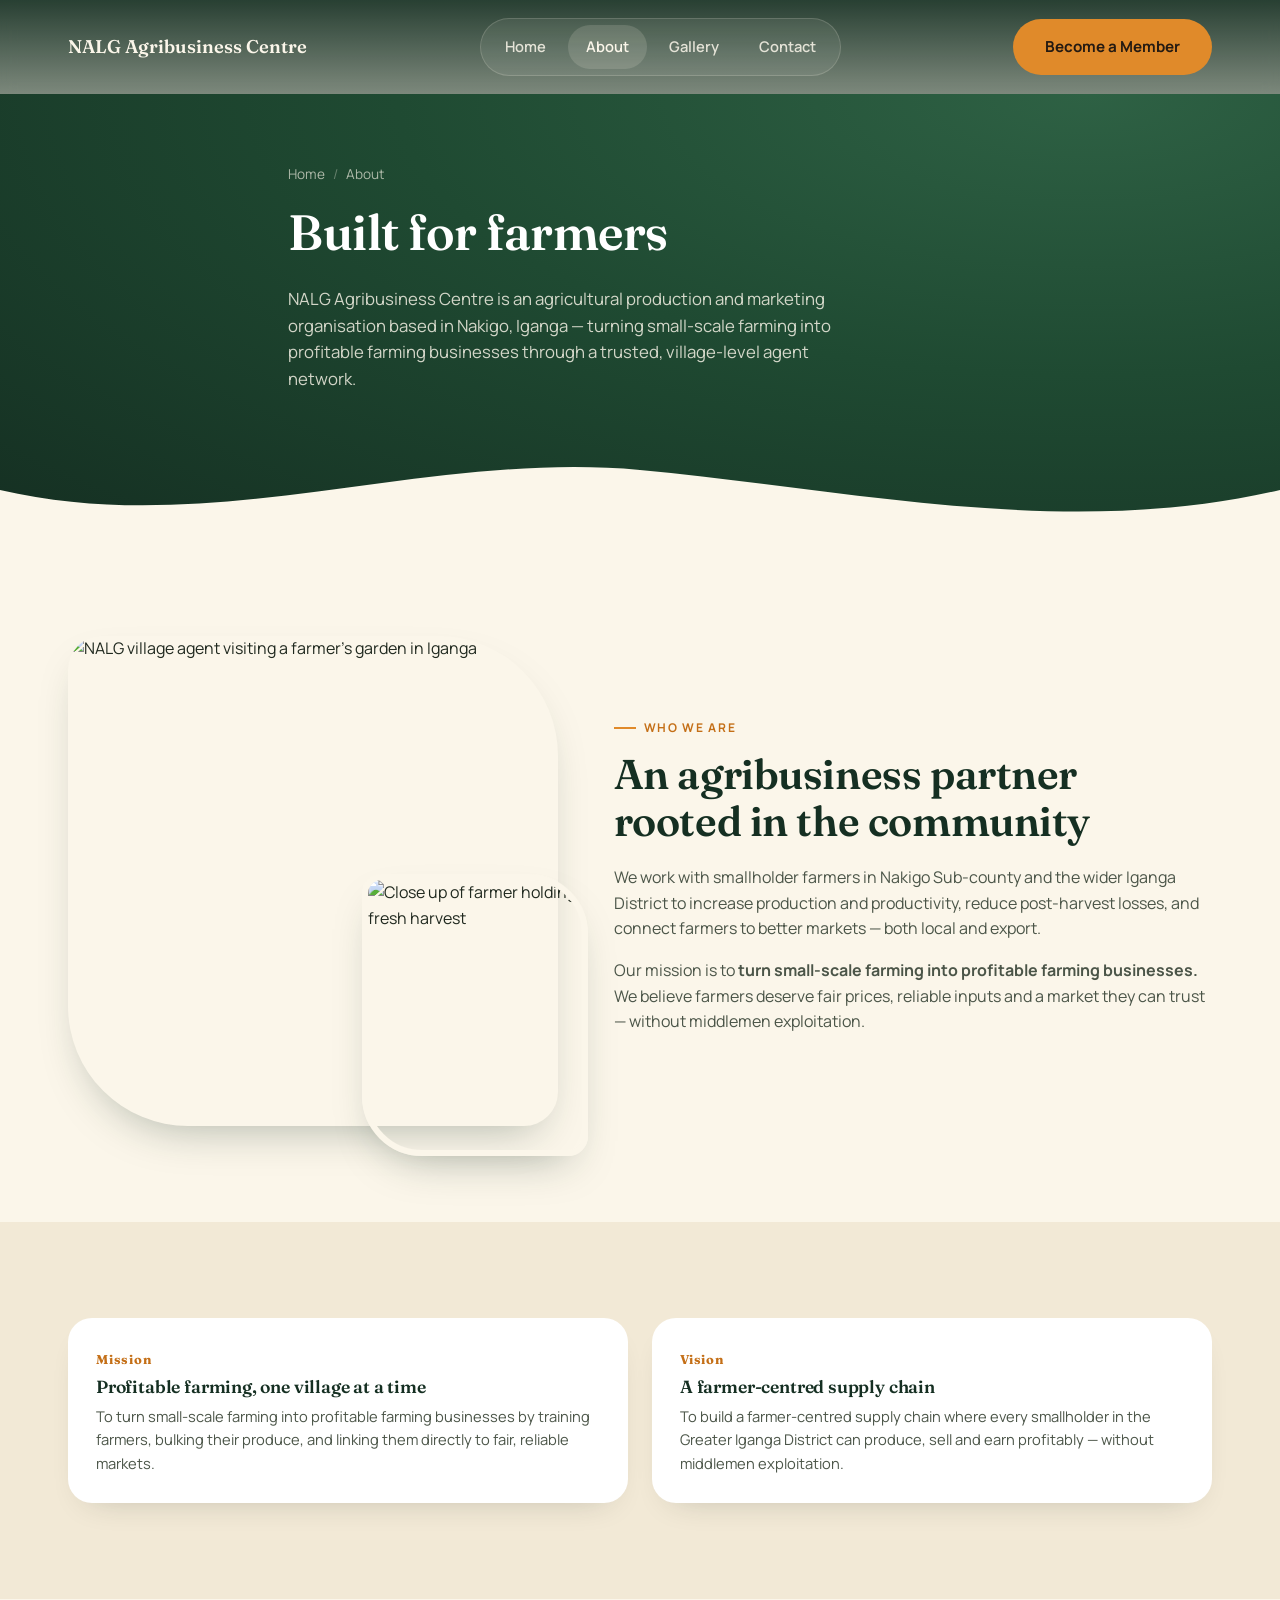
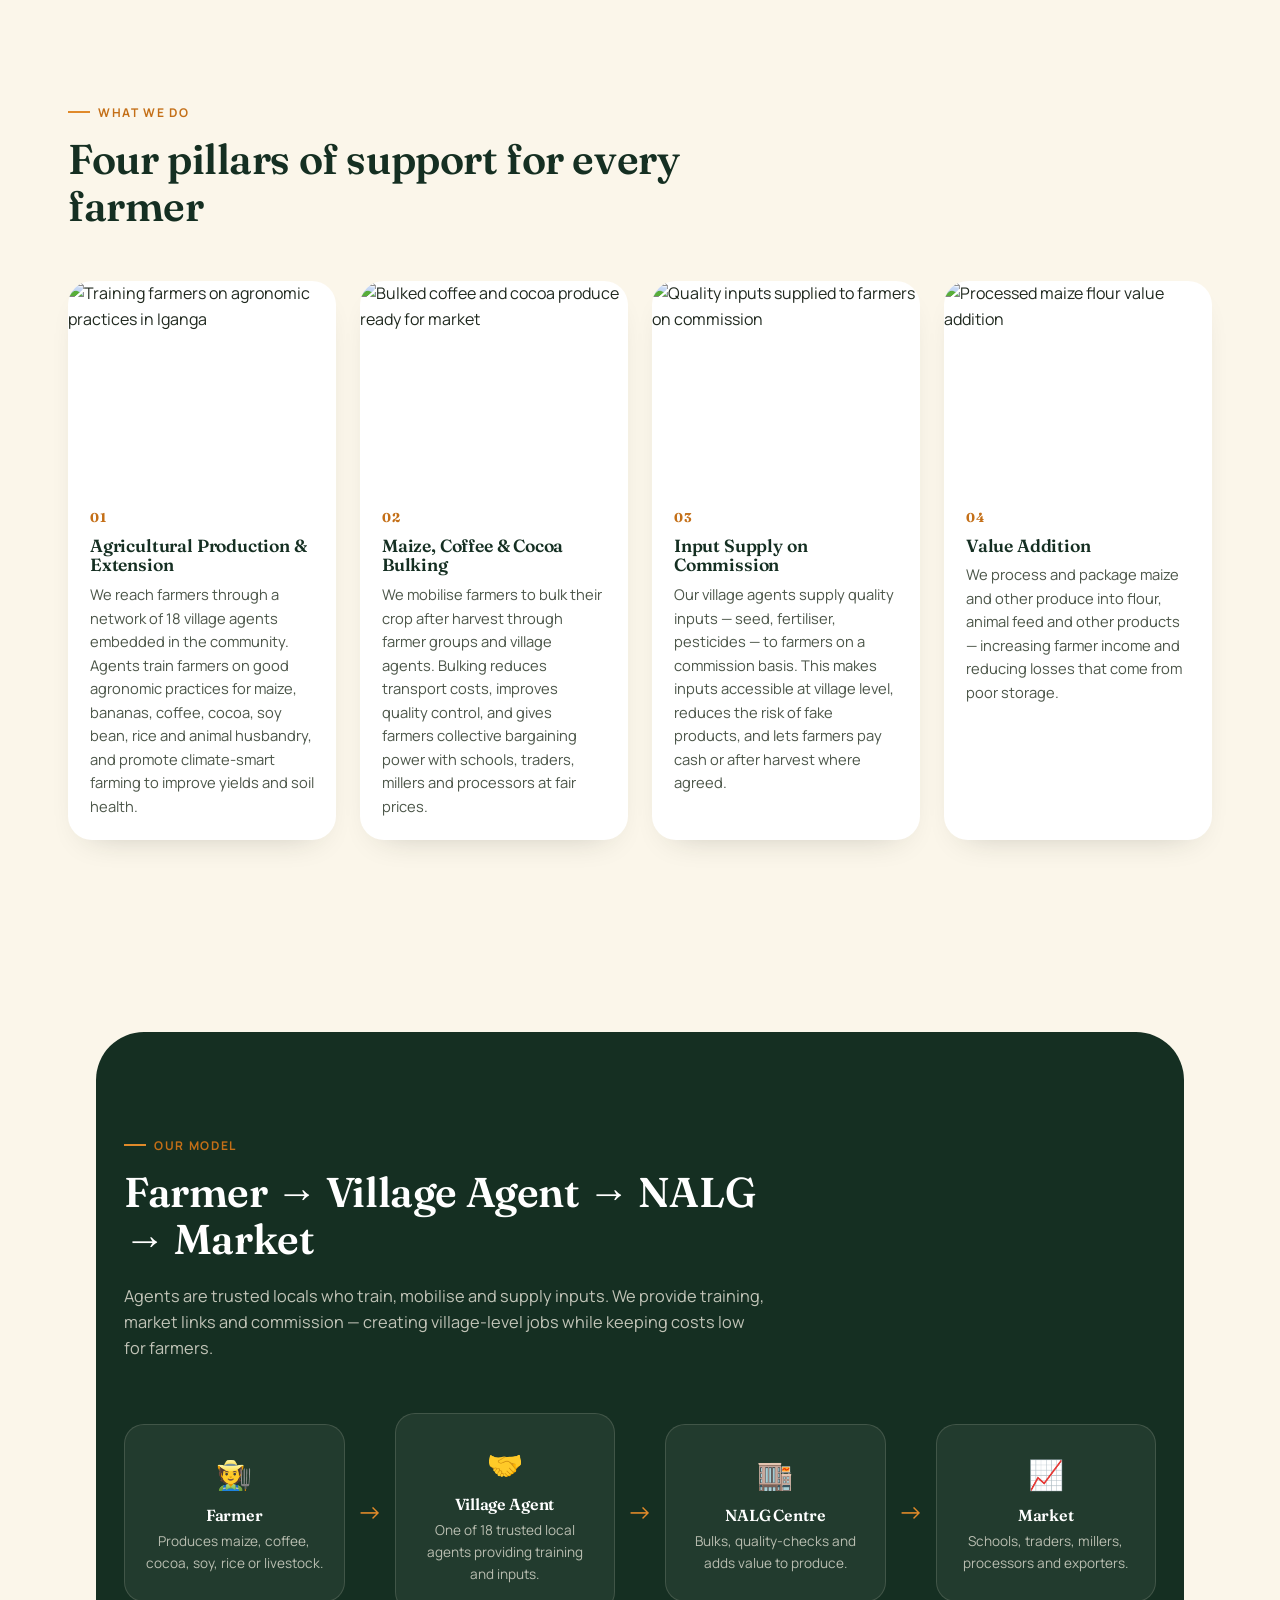
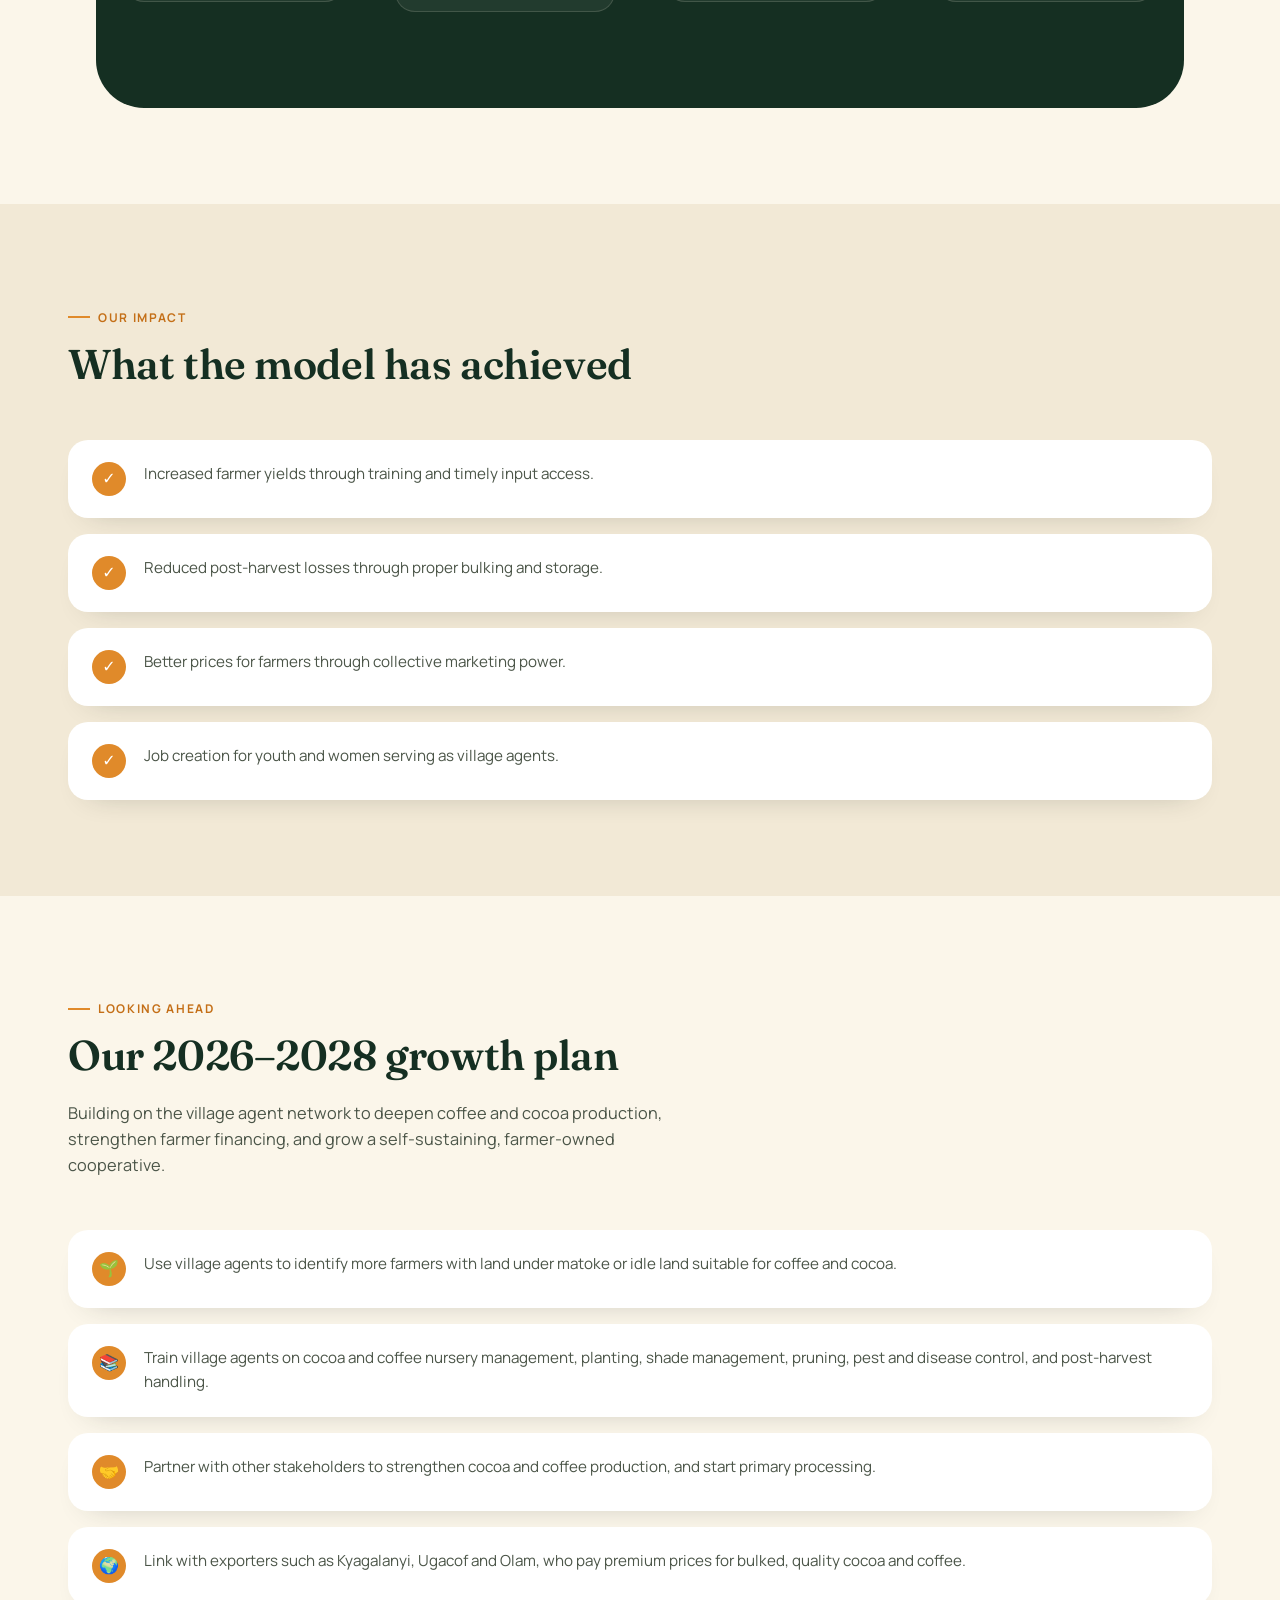
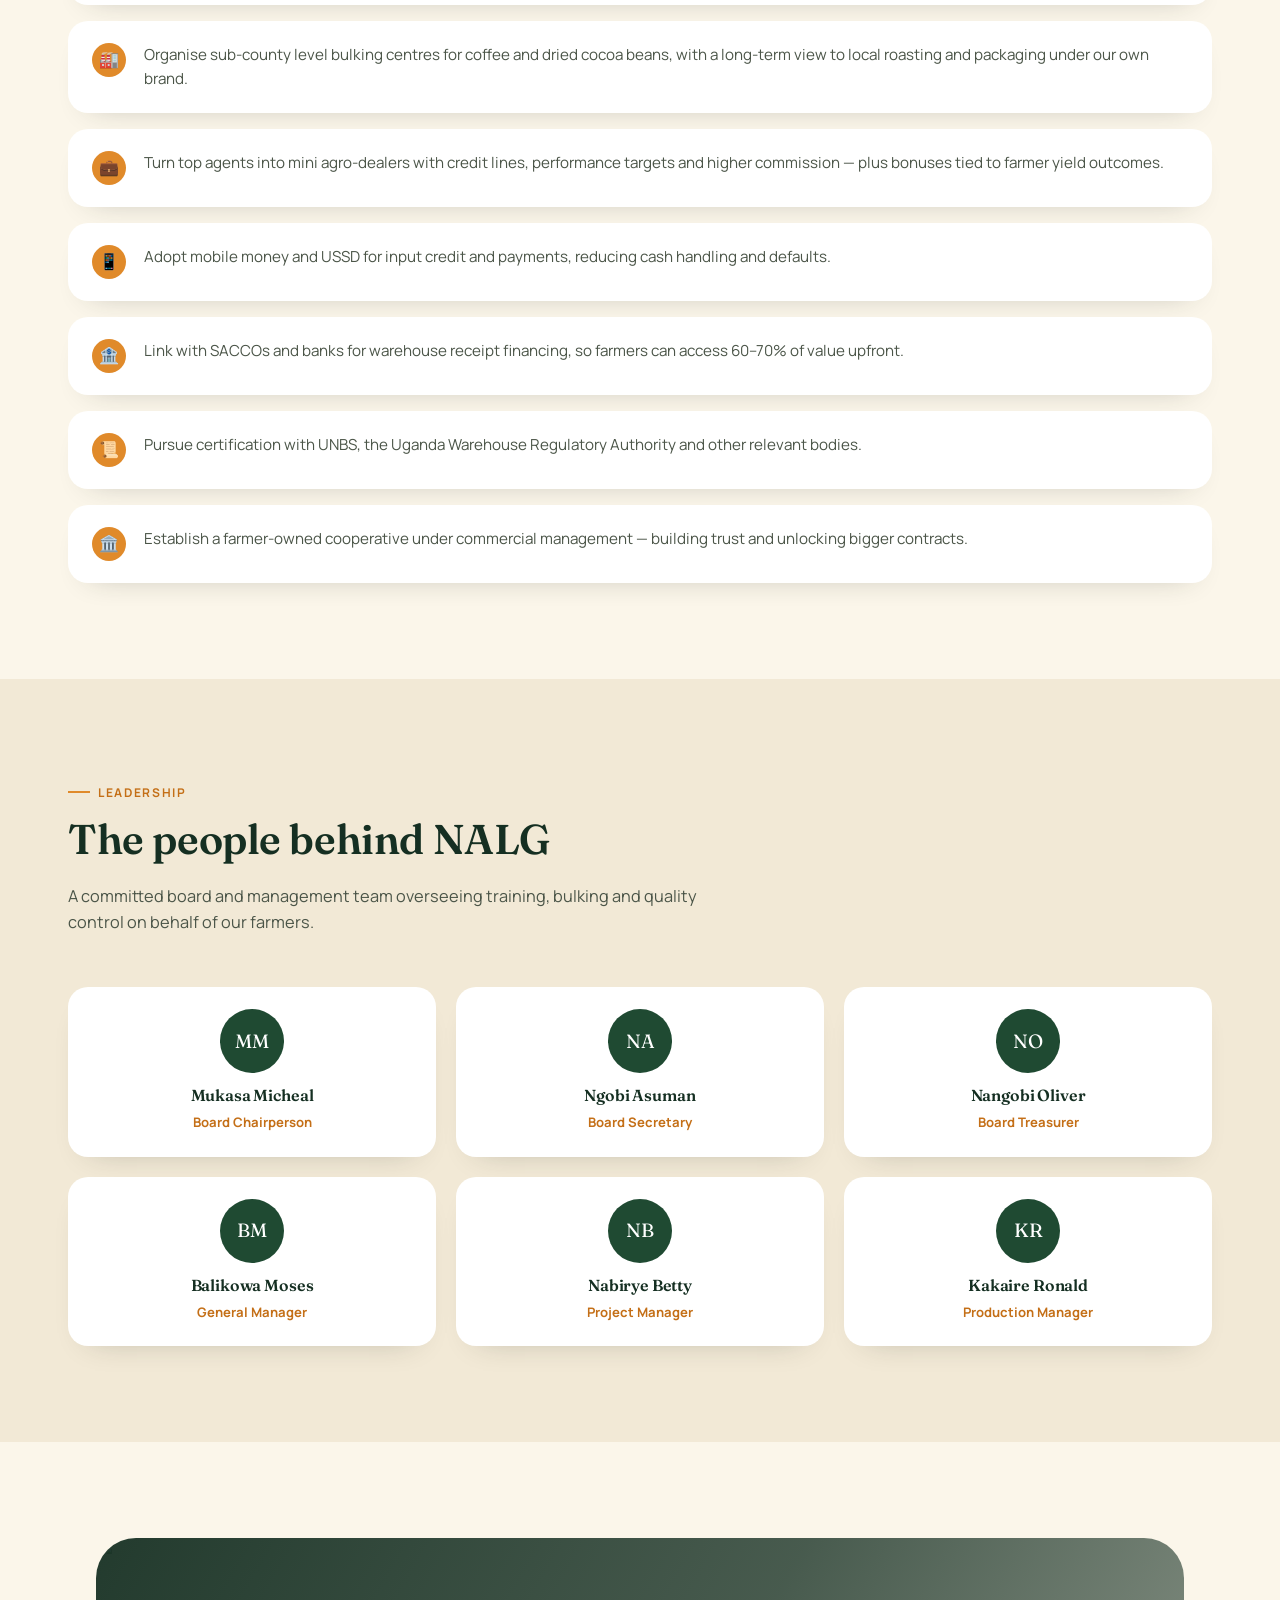
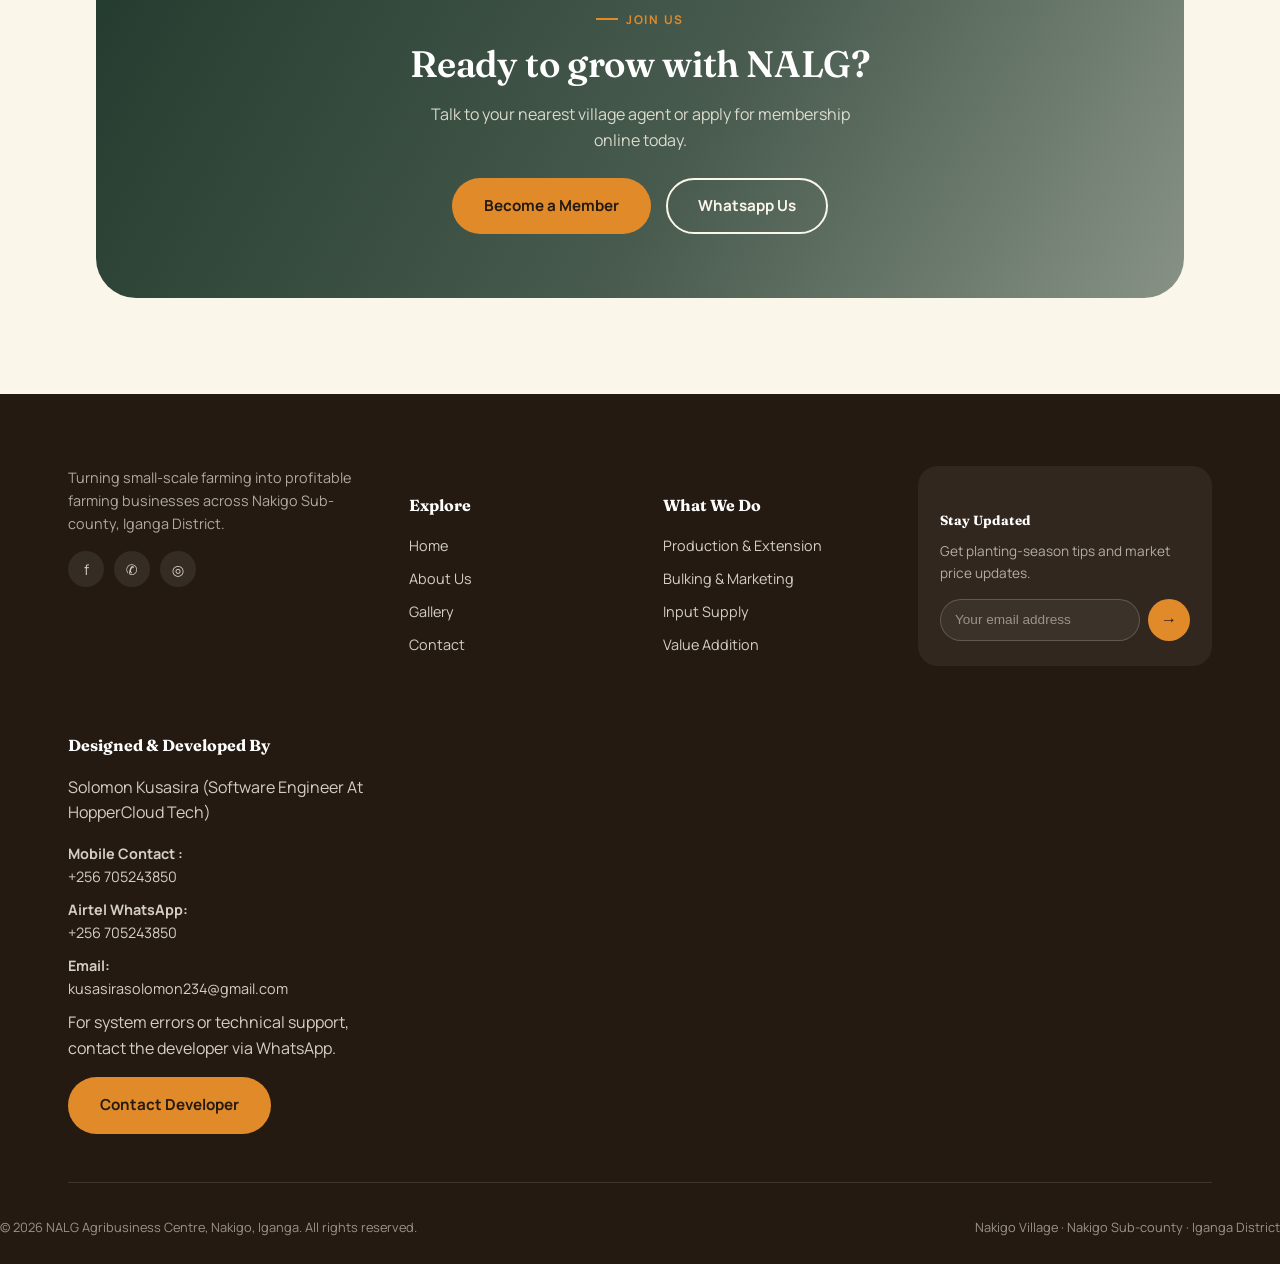
==== commit 51a4d837: "hcbo" ====
--- a/about.html
+++ b/about.html
@@ -21,7 +21,7 @@
 
 <header class="site-header">
   <div class="container nav-wrap">
-    <a href="index.html" class="brand"><span class="brand-mark">🌾</span> NALG Agribusiness Centre</a>
+    <a href="index.html" class="brand"> NALG Agribusiness Centre</a>
     <nav class="nav-pill" id="navPill">
       <a href="index.html">Home</a>
       <a href="about.html" class="active">About</a>
@@ -38,7 +38,7 @@
 <section class="page-hero">
   <div class="container">
     <div class="crumb"><a href="index.html">Home</a><span class="sep">/</span><span>About</span></div>
-    <h1>Built by farmers, for farmers</h1>
+    <h1>Built for farmers</h1>
     <p>NALG Agribusiness Centre is an agricultural production and marketing organisation based in Nakigo, Iganga — turning small-scale farming into profitable farming businesses through a trusted, village-level agent network.</p>
   </div>
 </section>
@@ -246,7 +246,7 @@
           <h2>Ready to grow with NALG?</h2>
           <p style="margin:0 auto 24px;">Talk to your nearest village agent or apply for membership online today.</p>
           <a href="index.html#membership" class="btn btn-primary">Become a Member</a>
-          <a href="contact.html" class="btn btn-outline" style="margin-left:12px;">Contact Us</a>
+          <a href="https://wa.me/256782455783" class="btn btn-outline" style="margin-left:12px;">Whatsapp Us</a>
         </div>
       </div>
     </div>
@@ -257,7 +257,7 @@
   <div class="container">
     <div class="footer-grid">
       <div class="footer-brand">
-        <a href="index.html" class="brand"><span class="brand-mark">🌾</span> NALG Agribusiness Centre</a>
+        <!-- <a href="index.html" class="brand"><span class="brand-mark"></span> NALG Agribusiness Centre</a> -->
         <p>Turning small-scale farming into profitable farming businesses across Nakigo Sub-county, Iganga District.</p>
         <div class="socials" style="margin-top:16px;">
           <a href="#" aria-label="Facebook">f</a>
@@ -290,6 +290,45 @@
           <input type="email" placeholder="Your email address" required>
           <button type="submit" aria-label="Subscribe">→</button>
         </form>
+        </div>
+        <div class="footer-col developer-contact">
+          <h5>Designed &amp; Developed By</h5>
+        
+          <p class="developer-name">Solomon Kusasira (Software Engineer At HopperCloud Tech)</p>
+        
+          <ul class="developer-list">
+            <li>
+              <strong>Mobile Contact :</strong><br>
+              <a href="https://wa.me/256772514889" target="_blank">
+                +256 705243850
+              </a>
+            </li>
+        
+            <li>
+              <strong>Airtel WhatsApp:</strong><br>
+              <a href="https://wa.me/256705243850" target="_blank">
+                +256 705243850
+              </a>
+            </li>
+        
+            <li>
+              <strong>Email:</strong><br>
+              <a href="mailto:kusasirasolomon234@gmail.com">
+                kusasirasolomon234@gmail.com
+              </a>
+            </li>
+          </ul>
+        
+          <p class="developer-note">
+            For system errors or technical support, contact the developer via WhatsApp.
+          </p>
+        
+          <a href="https://wa.me/256705243850" class="btn btn-primary developer-btn" target="_blank">
+            Contact Developer
+          </a>
+        
+        </div>
+        </div>
         <p class="nl-note" style="font-size:.78rem;margin-top:10px;color:rgba(251,246,234,.55)"></p>
       </div>
     </div>
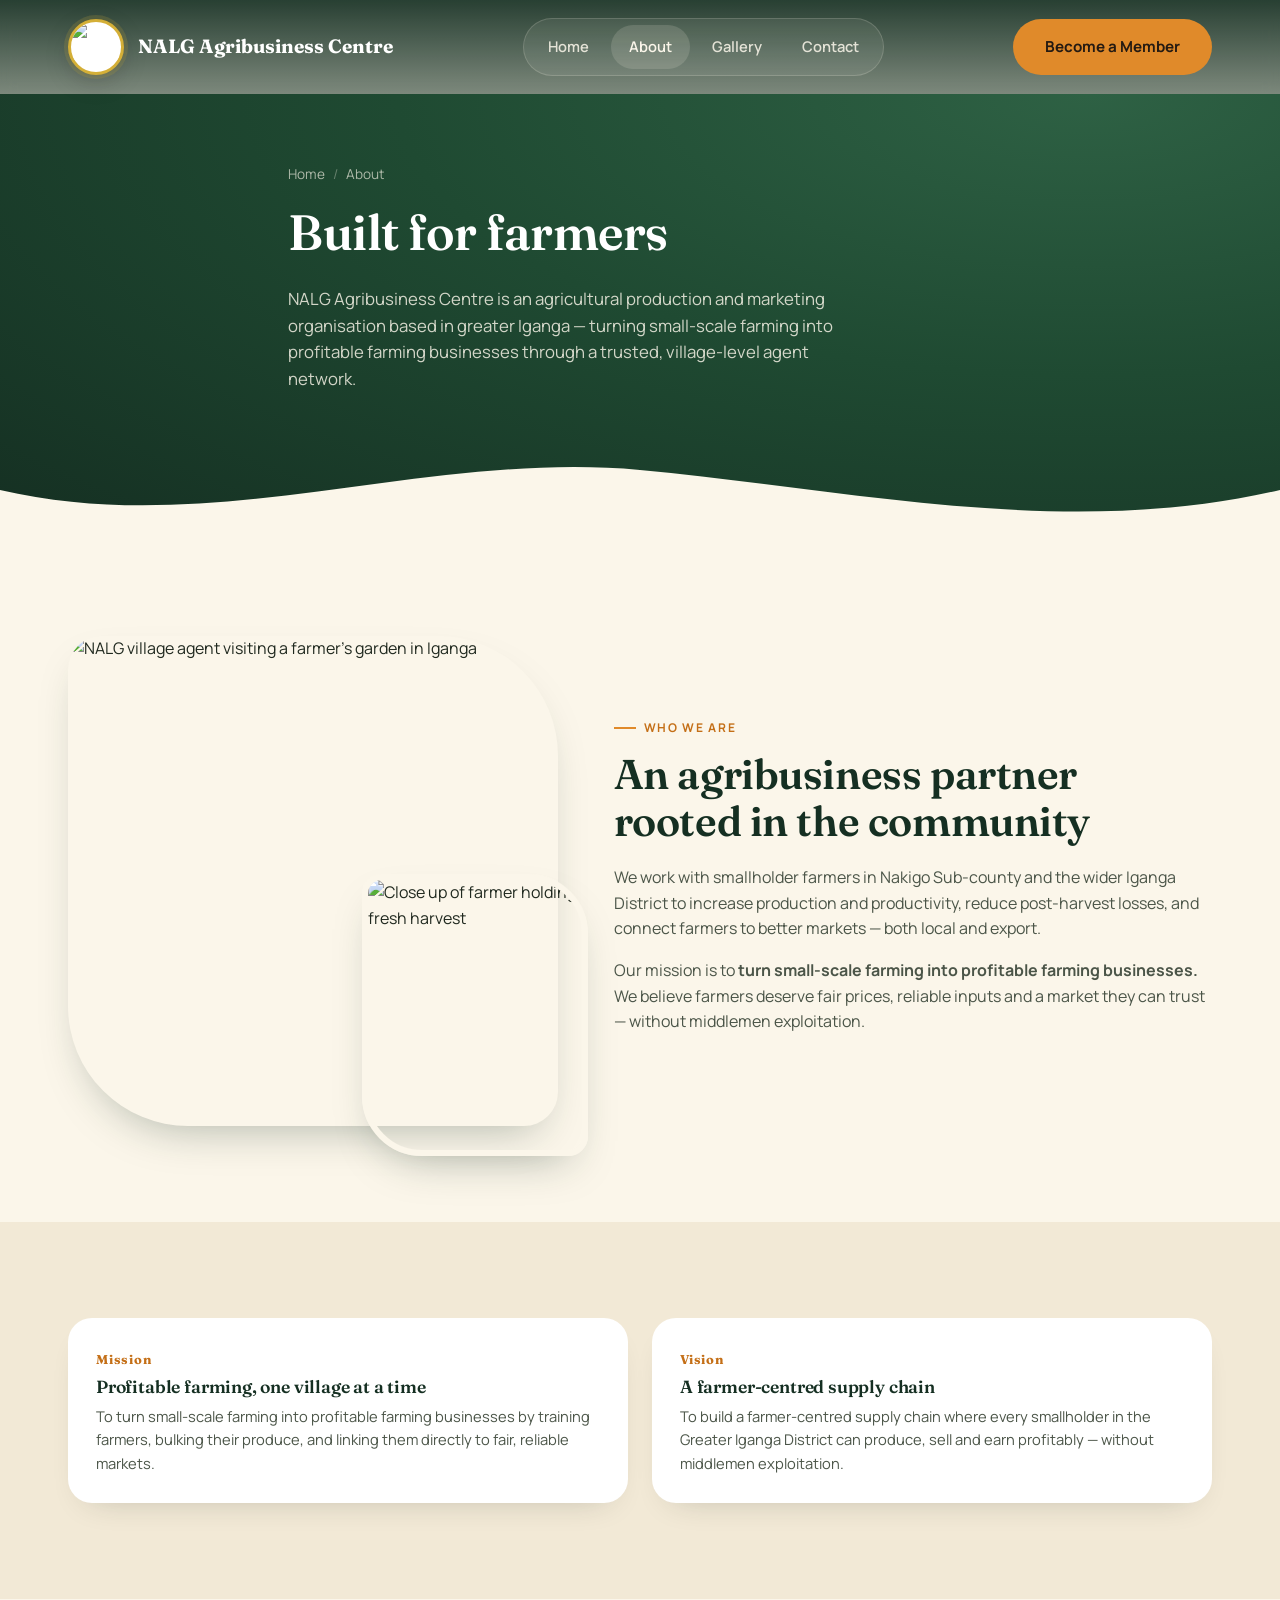
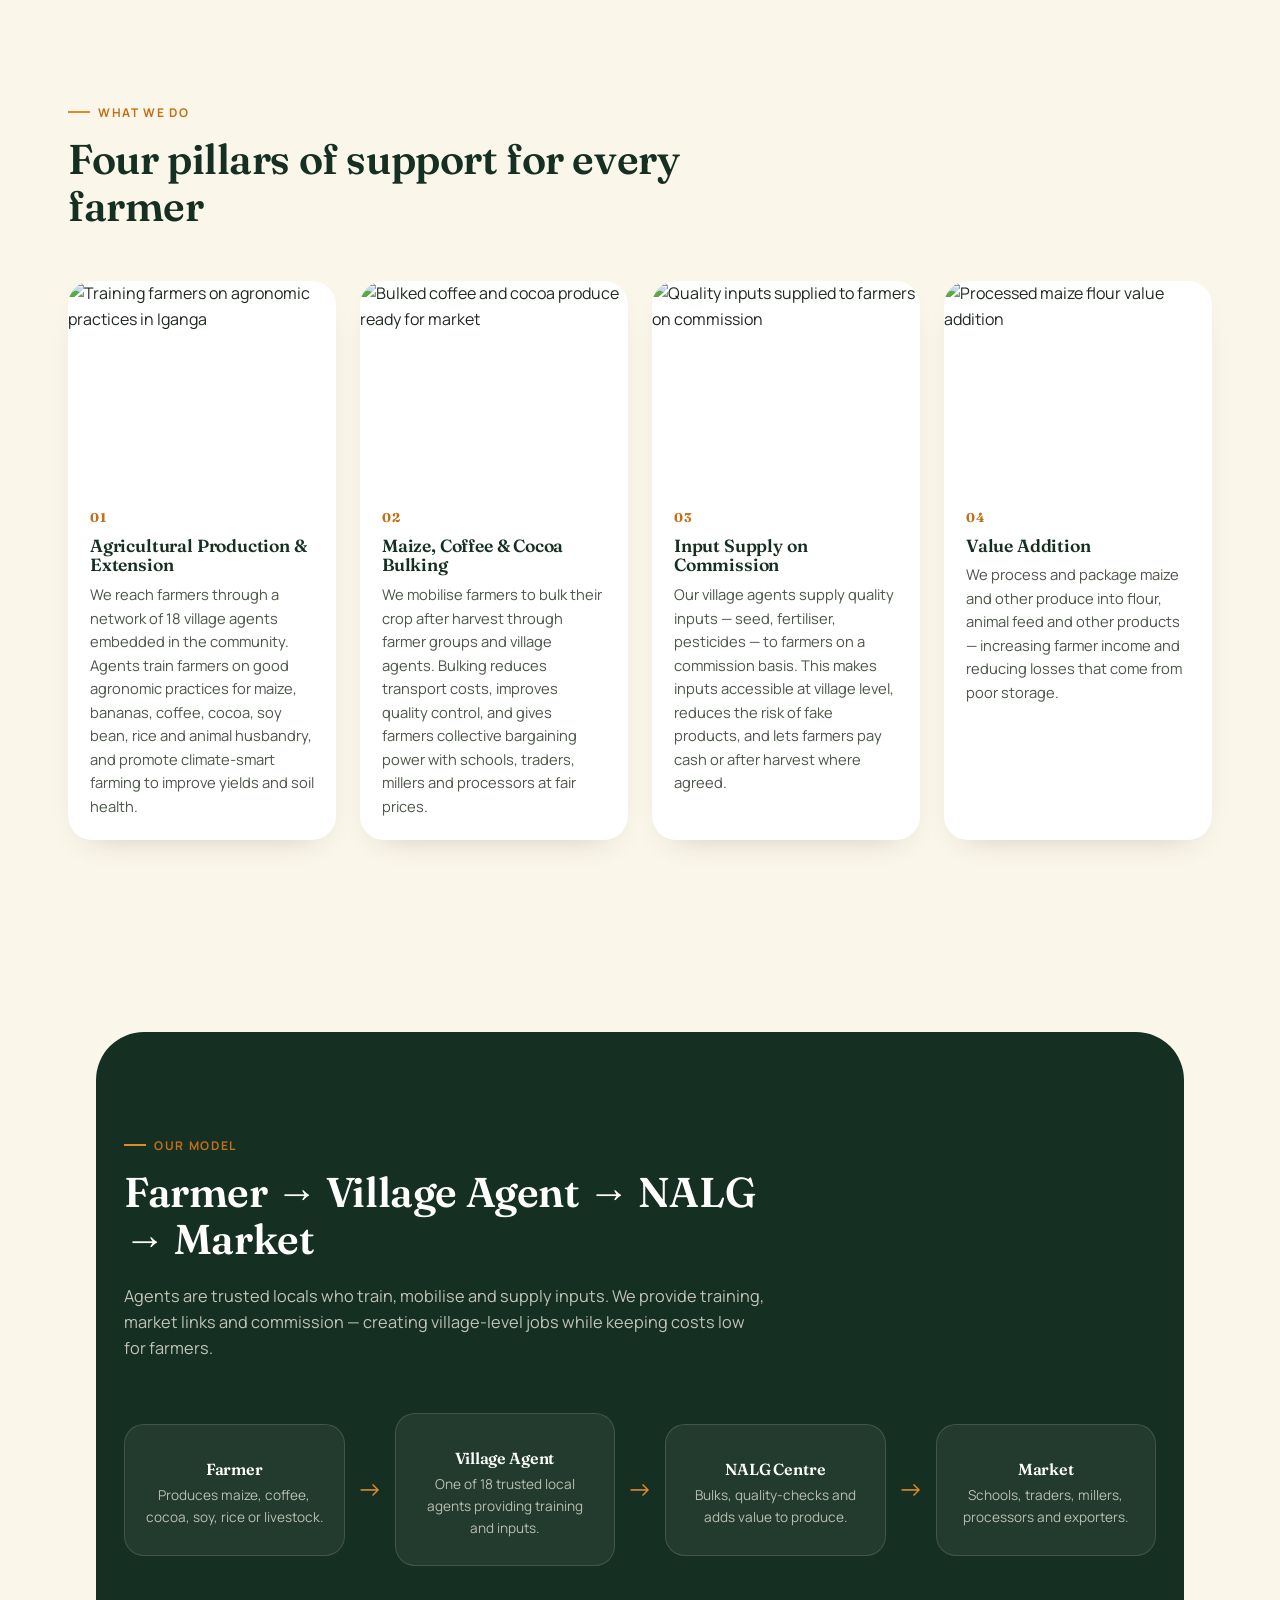
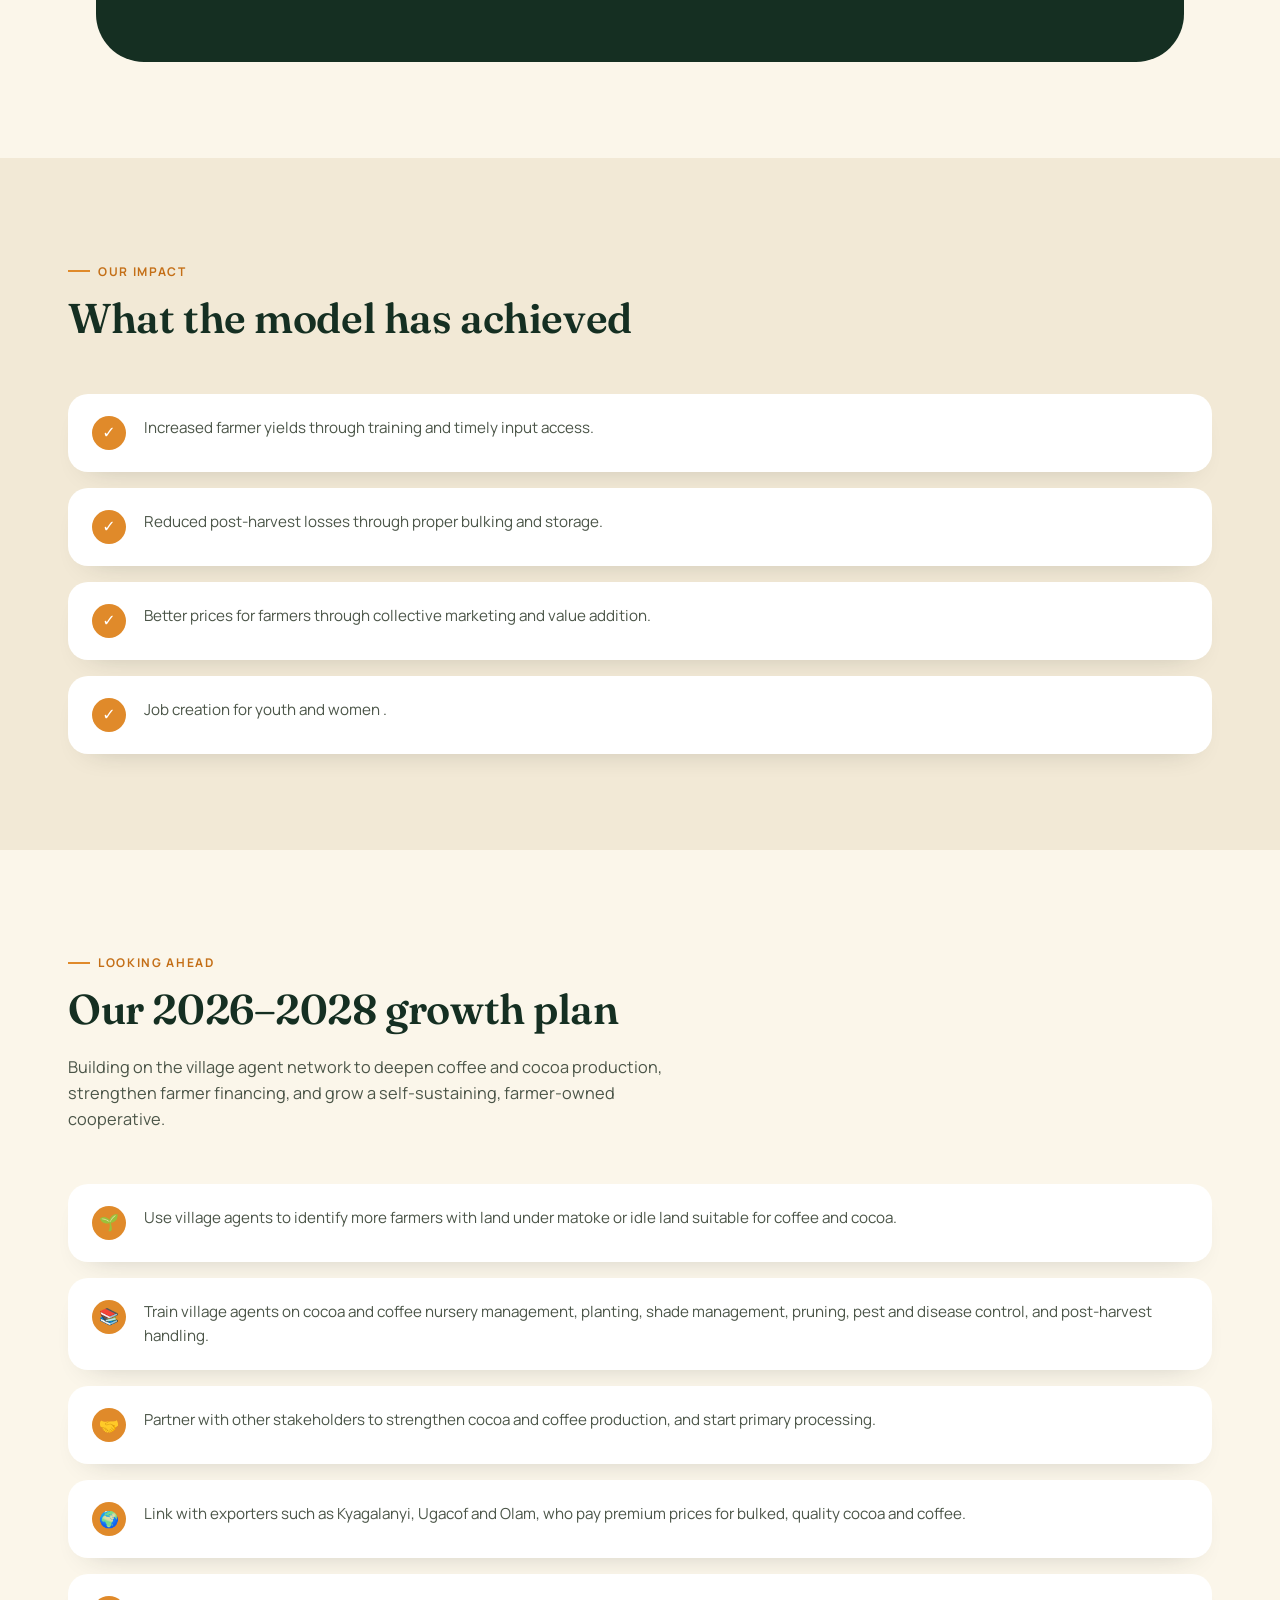
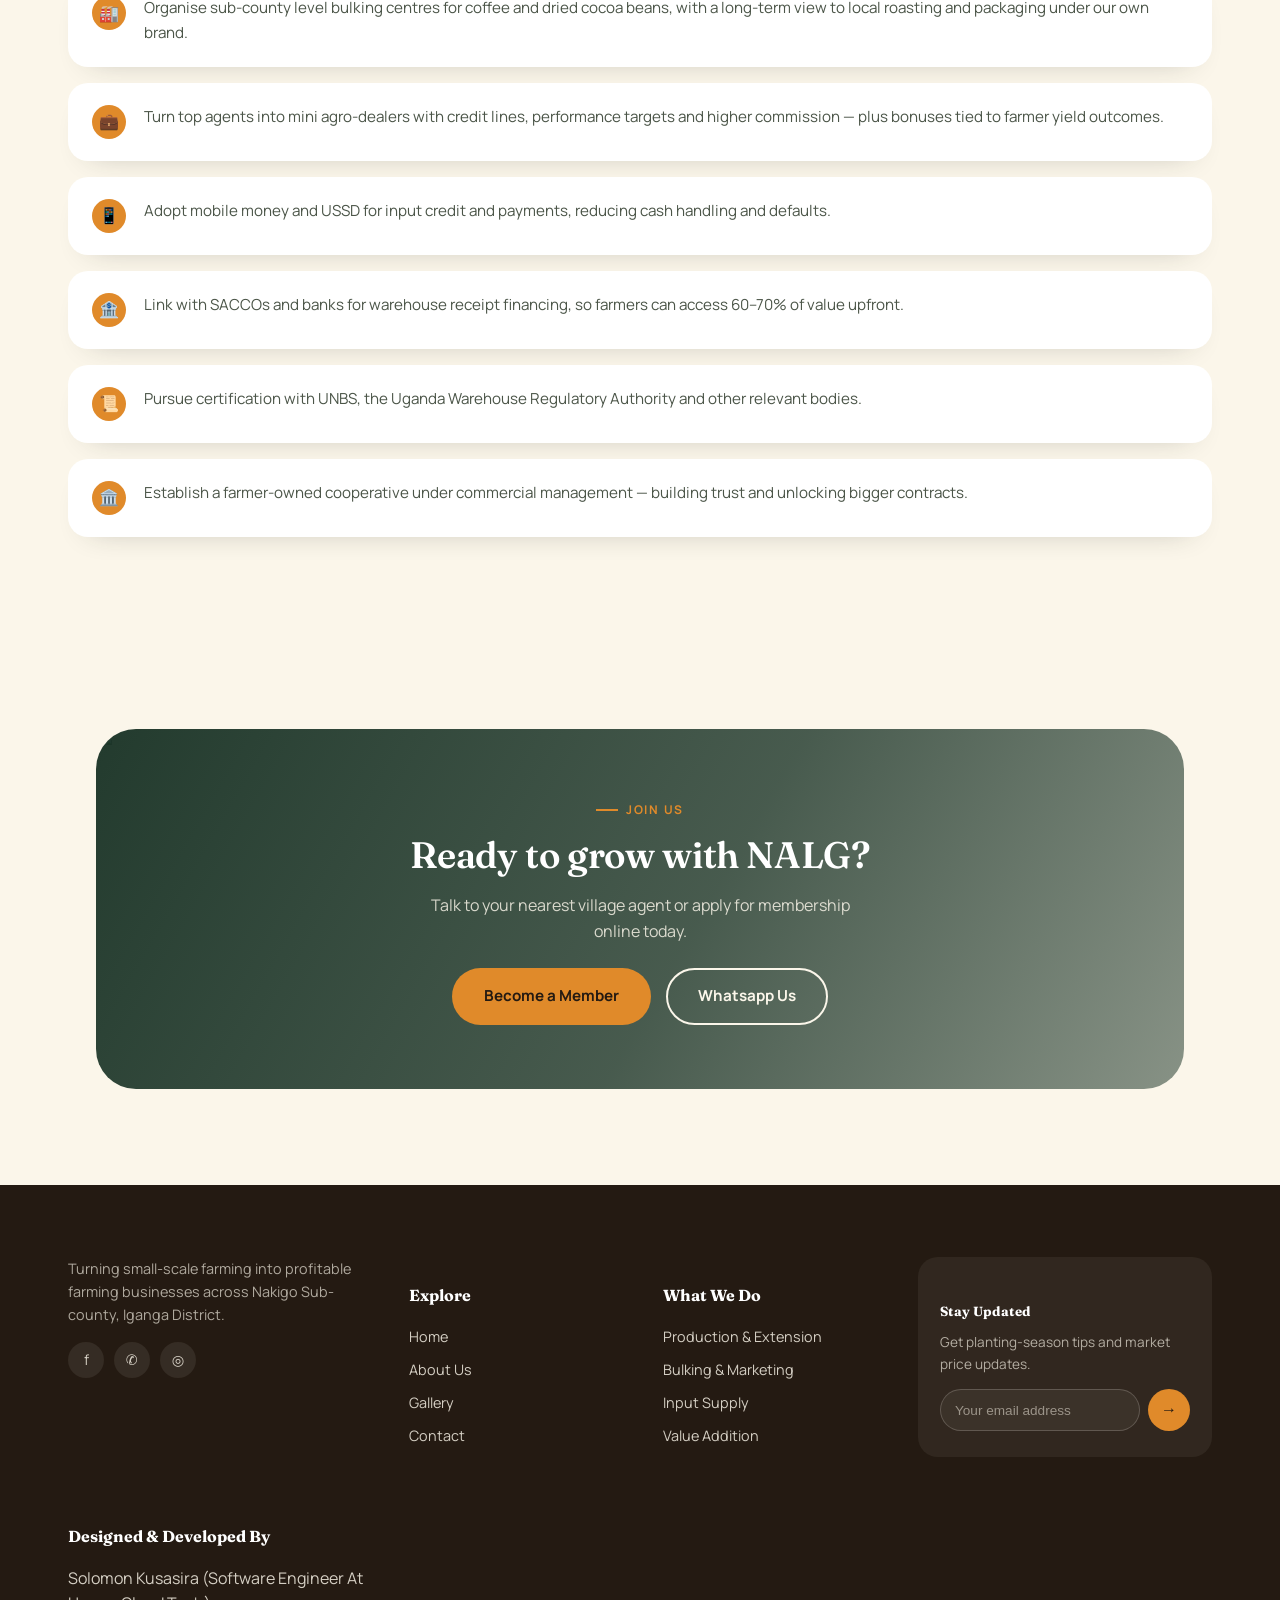
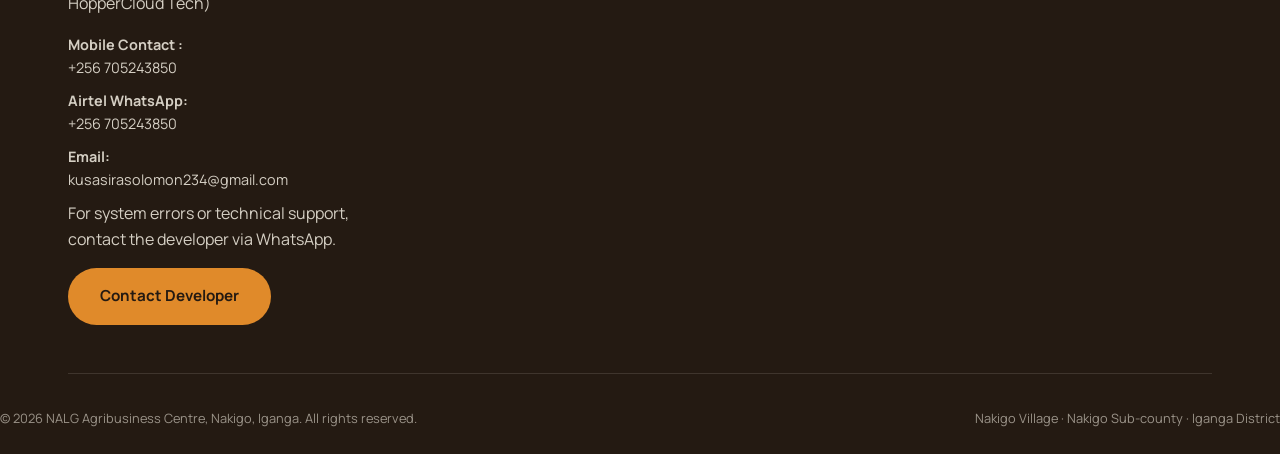
==== commit d2ed4f3e: "LETS" ====
--- a/about.html
+++ b/about.html
@@ -11,7 +11,7 @@
 <meta property="og:title" content="About NALG Agribusiness Centre">
 <meta property="og:description" content="A farmer-centred supply chain built on the village agent model in Nakigo, Iganga District.">
 <meta property="og:image" content="https://res.cloudinary.com/dupeojmpy/image/upload/v1783764057/IMG-20260525-WA0004_yduab9.jpg">
-<link rel="icon" href="data:image/svg+xml,<svg xmlns=%22http://www.w3.org/2000/svg%22 viewBox=%220 0 100 100%22><text y=%22.9em%22 font-size=%2290%22>🌾</text></svg>">
+<link rel="icon" type="image/jpeg"href="https://res.cloudinary.com/dupeojmpy/image/upload/v1784528046/nalglogo_bi7awd.jpg">
 <link rel="preconnect" href="https://fonts.googleapis.com">
 <link rel="preconnect" href="https://fonts.gstatic.com" crossorigin>
 <link href="https://fonts.googleapis.com/css2?family=Fraunces:opsz,wght@9..144,500;9..144,600;9..144,700&family=Manrope:wght@400;500;600;700;800&display=swap" rel="stylesheet">
@@ -21,7 +21,8 @@
 
 <header class="site-header">
   <div class="container nav-wrap">
-    <a href="index.html" class="brand"> NALG Agribusiness Centre</a>
+    <a href="index.html" class="brand"><img src="https://res.cloudinary.com/dupeojmpy/image/upload/v1784528046/nalglogo_bi7awd.jpg"
+      alt="NALG Agribusiness Centre Logo" class="brand-logo"> NALG Agribusiness Centre</a>
     <nav class="nav-pill" id="navPill">
       <a href="index.html">Home</a>
       <a href="about.html" class="active">About</a>
@@ -39,7 +40,7 @@
   <div class="container">
     <div class="crumb"><a href="index.html">Home</a><span class="sep">/</span><span>About</span></div>
     <h1>Built for farmers</h1>
-    <p>NALG Agribusiness Centre is an agricultural production and marketing organisation based in Nakigo, Iganga — turning small-scale farming into profitable farming businesses through a trusted, village-level agent network.</p>
+    <p>NALG Agribusiness Centre is an agricultural production and marketing organisation based in greater Iganga — turning small-scale farming into profitable farming businesses through a trusted, village-level agent network.</p>
   </div>
 </section>
 <div class="wave-divider">
@@ -101,7 +102,7 @@
         </div>
       </div>
       <div class="service-card reveal">
-        <img src="https://res.cloudinary.com/dupeojmpy/image/upload/v1783764056/IMG-20260525-WA0018_vpy1cm.jpg" alt="Bulked coffee and cocoa produce ready for market">
+        <img src="https://res.cloudinary.com/dupeojmpy/image/upload/v1784528058/loading3_opa1yc.png" alt="Bulked coffee and cocoa produce ready for market">
         <div class="body">
           <span class="num">02</span>
           <h3>Maize, Coffee &amp; Cocoa Bulking</h3>
@@ -117,7 +118,7 @@
         </div>
       </div>
       <div class="service-card reveal">
-        <img src="https://res.cloudinary.com/dupeojmpy/image/upload/v1783764058/IMG-20260525-WA0023_skzpd4.jpg" alt="Processed maize flour value addition">
+        <img src="https://res.cloudinary.com/dupeojmpy/image/upload/v1783764061/IMG-20260525-WA0012_ywjxui.jpg" alt="Processed maize flour value addition">
         <div class="body">
           <span class="num">04</span>
           <h3>Value Addition</h3>
@@ -139,13 +140,13 @@
           <p>Agents are trusted locals who train, mobilise and supply inputs. We provide training, market links and commission — creating village-level jobs while keeping costs low for farmers.</p>
         </div>
         <div class="flow">
-          <div class="flow-step"><div class="icon">🧑‍🌾</div><h4>Farmer</h4><p>Produces maize, coffee, cocoa, soy, rice or livestock.</p></div>
+          <div class="flow-step"><div class="icon"></div><h4>Farmer</h4><p>Produces maize, coffee, cocoa, soy, rice or livestock.</p></div>
           <div class="flow-arrow">→</div>
-          <div class="flow-step"><div class="icon">🤝</div><h4>Village Agent</h4><p>One of 18 trusted local agents providing training and inputs.</p></div>
+          <div class="flow-step"><div class="icon"></div><h4>Village Agent</h4><p>One of 18 trusted local agents providing training and inputs.</p></div>
           <div class="flow-arrow">→</div>
-          <div class="flow-step"><div class="icon">🏬</div><h4>NALG Centre</h4><p>Bulks, quality-checks and adds value to produce.</p></div>
+          <div class="flow-step"><div class="icon"></div><h4>NALG Centre</h4><p>Bulks, quality-checks and adds value to produce.</p></div>
           <div class="flow-arrow">→</div>
-          <div class="flow-step"><div class="icon">📈</div><h4>Market</h4><p>Schools, traders, millers, processors and exporters.</p></div>
+          <div class="flow-step"><div class="icon"></div><h4>Market</h4><p>Schools, traders, millers, processors and exporters.</p></div>
         </div>
       </div>
     </div>
@@ -162,8 +163,8 @@
     <div class="timeline reveal">
       <div class="timeline-item"><div class="dot">✓</div><p>Increased farmer yields through training and timely input access.</p></div>
       <div class="timeline-item"><div class="dot">✓</div><p>Reduced post-harvest losses through proper bulking and storage.</p></div>
-      <div class="timeline-item"><div class="dot">✓</div><p>Better prices for farmers through collective marketing power.</p></div>
-      <div class="timeline-item"><div class="dot">✓</div><p>Job creation for youth and women serving as village agents.</p></div>
+      <div class="timeline-item"><div class="dot">✓</div><p>Better prices for farmers through collective marketing and value addition.</p></div>
+      <div class="timeline-item"><div class="dot">✓</div><p>Job creation for youth and women .</p></div>
     </div>
   </div>
 </section>
@@ -192,7 +193,7 @@
 </section>
 
 <!-- LEADERSHIP -->
-<section style="background:var(--cream-2)">
+<!-- <section style="background:var(--cream-2)">
   <div class="container">
     <div class="section-head reveal">
       <div class="eyebrow">Leadership</div>
@@ -232,7 +233,7 @@
       </div>
     </div>
   </div>
-</section>
+</section> -->
 
 <!-- MEMBERSHIP MINI CTA -->
 <section>
--- a/css/style.css
+++ b/css/style.css
@@ -316,6 +316,40 @@
 .footer-grid{
   display:grid;grid-template-columns:1.4fr 1fr 1fr 1.2fr;gap:40px;padding-bottom:48px;
   border-bottom:1px solid rgba(251,246,234,.12);
+}
+.brand {
+  display: flex;
+  align-items: center;
+  gap: 14px;
+  text-decoration: none;
+  color: #fff;
+  font-size: 1.2rem;
+  font-weight: 700;
+  transition: .3s;
+}
+
+.brand-logo {
+  width: 56px;
+  height: 56px;
+  border-radius: 50%;
+  object-fit: cover;
+
+  border: 3px solid #d4af37;
+
+  background: #fff;
+
+  box-shadow:
+    0 8px 25px rgba(0, 0, 0, .18),
+    0 0 0 4px rgba(212, 175, 55, .18);
+
+  transition: all .35s ease;
+}
+
+.brand:hover .brand-logo {
+  transform: rotate(-8deg) scale(1.08);
+  box-shadow:
+    0 15px 35px rgba(0, 0, 0, .25),
+    0 0 0 6px rgba(212, 175, 55, .28);
 }
 .footer-brand .brand{color:#fff;margin-bottom:14px;}
 .footer-brand p{font-size:.9rem;color:rgba(251,246,234,.65);max-width:32ch;}
